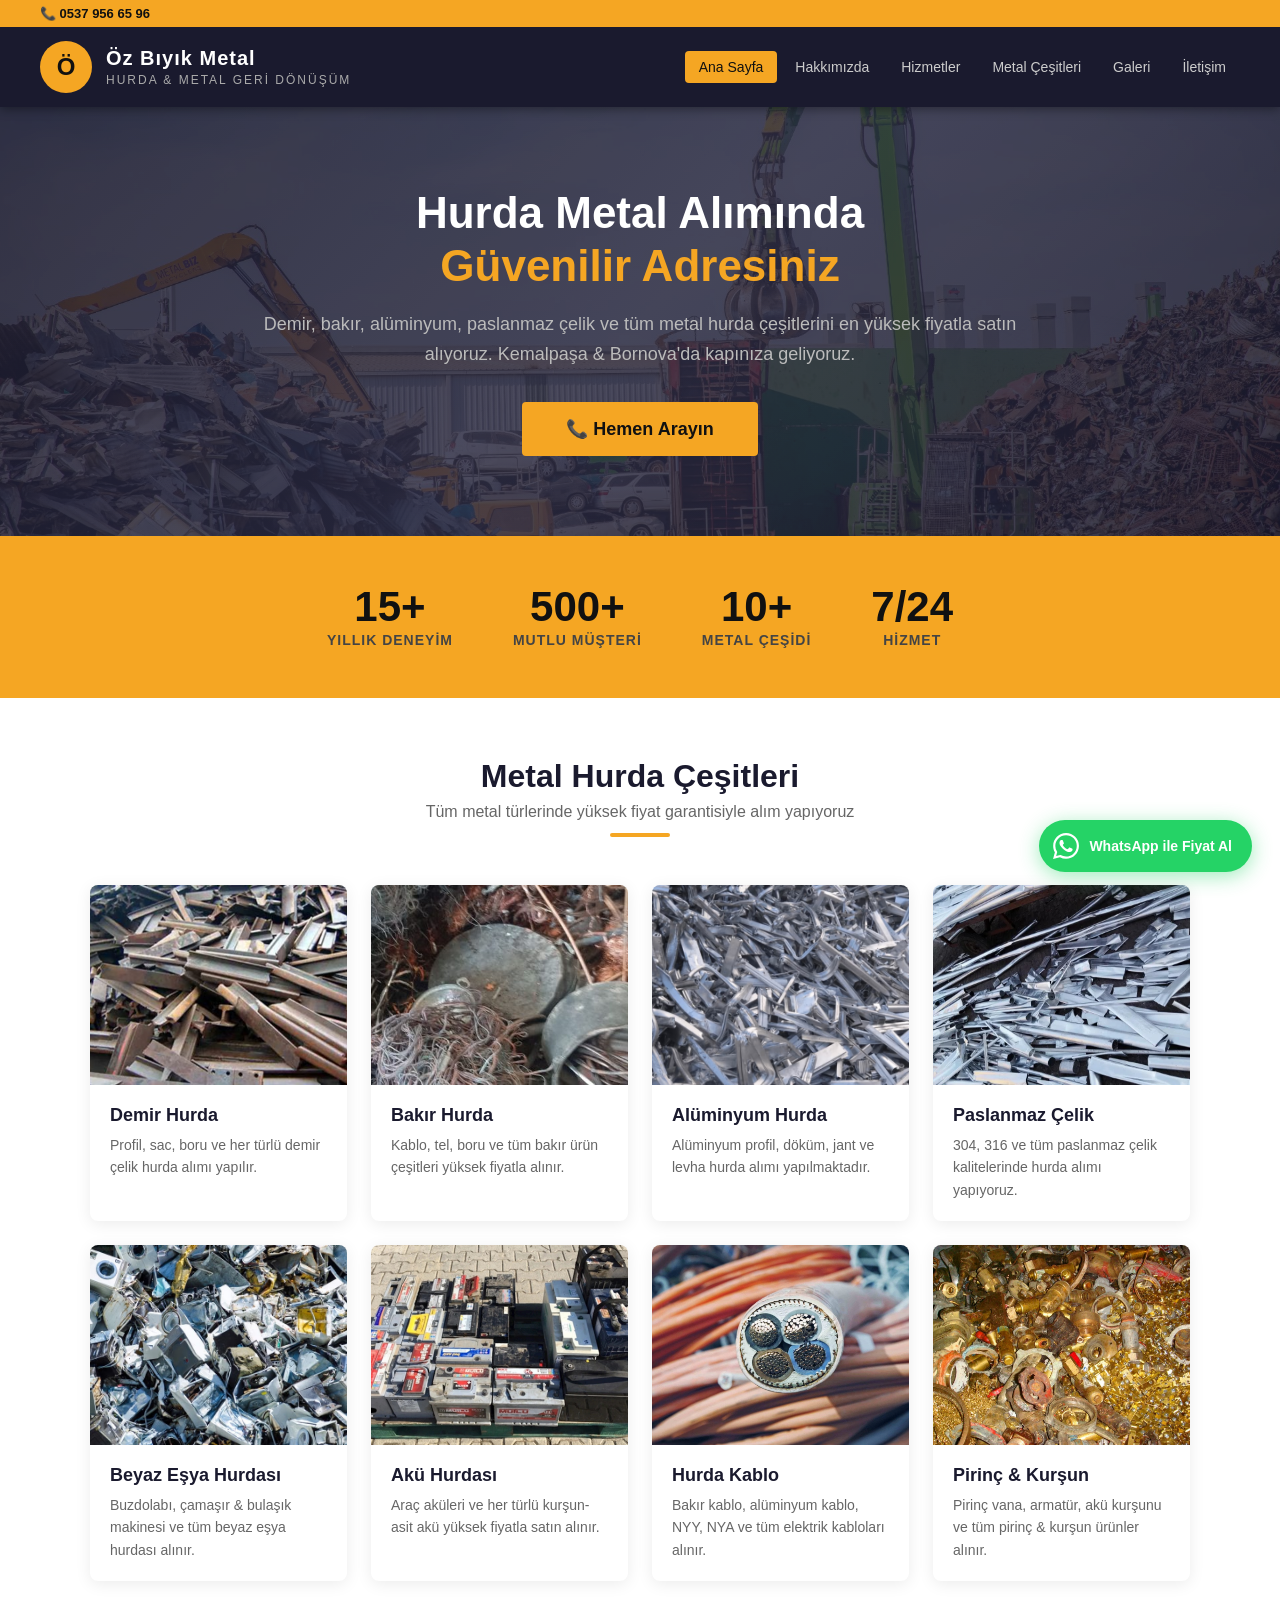
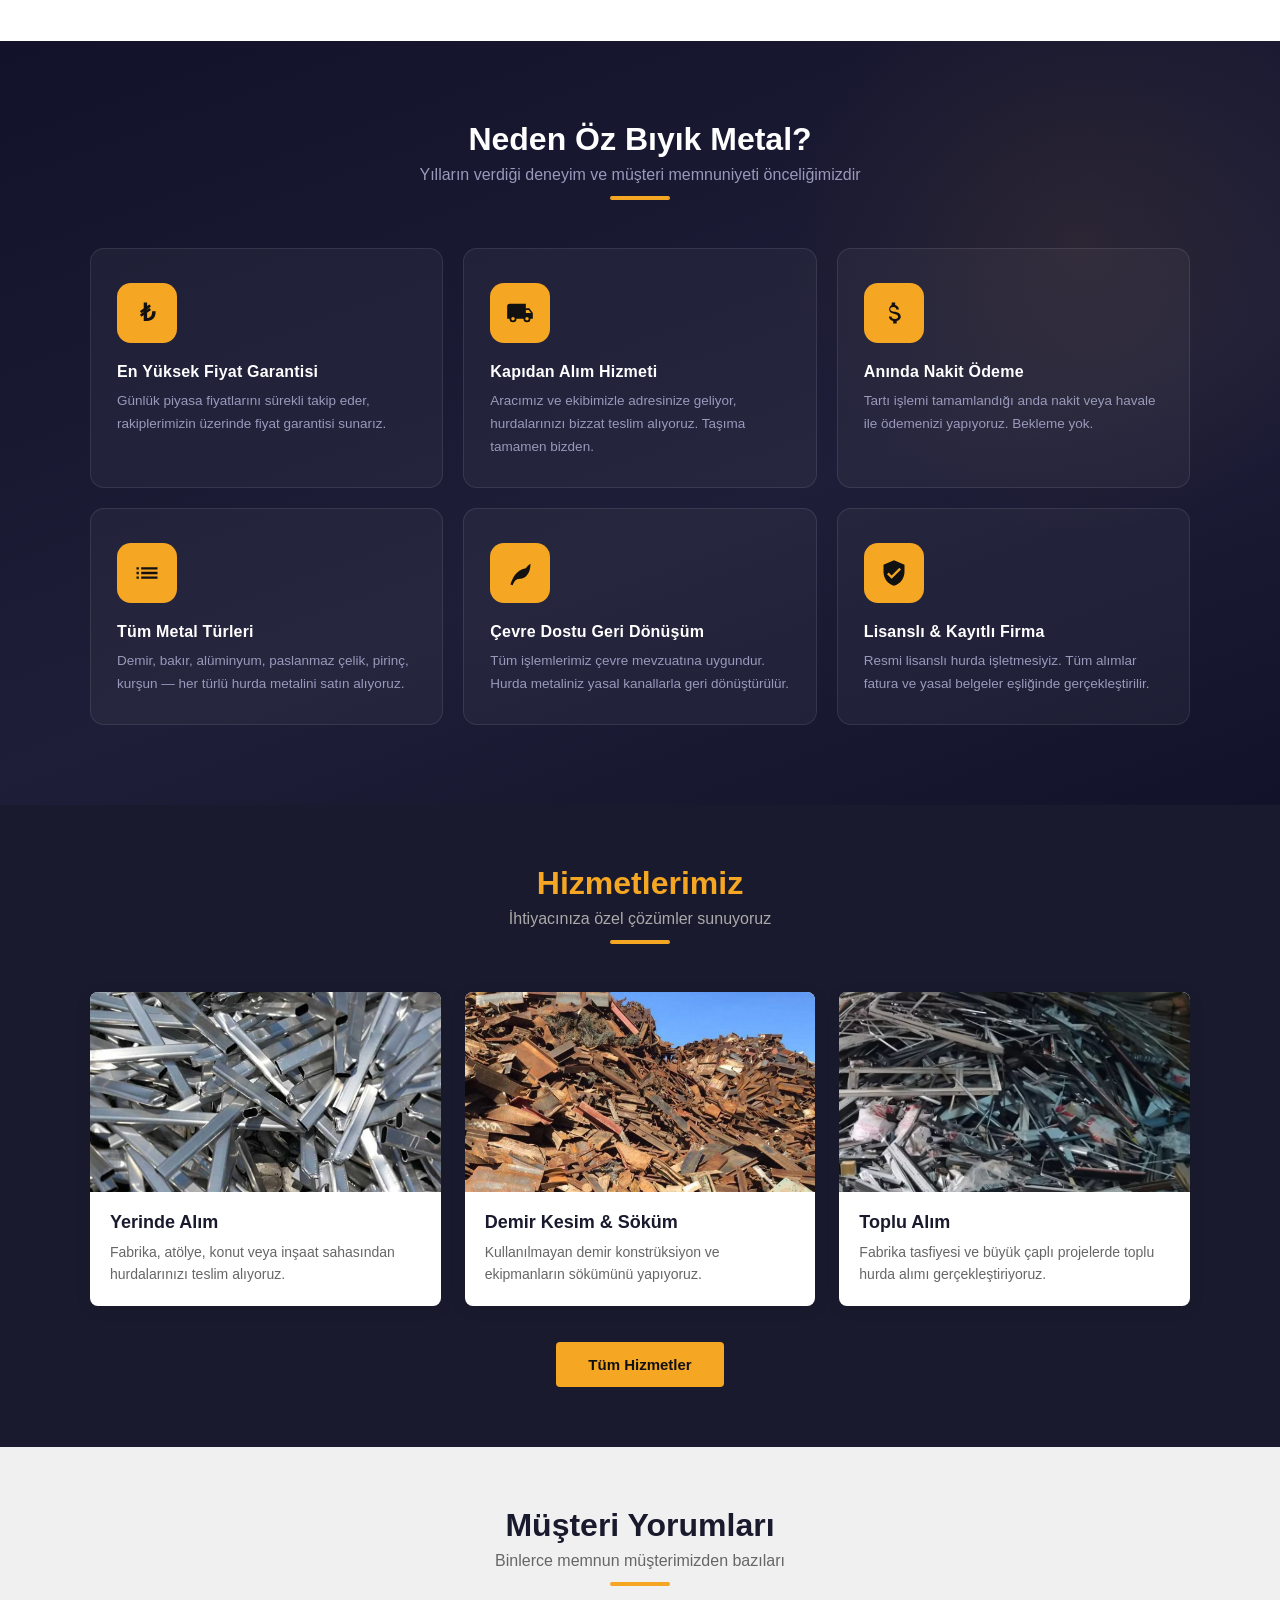
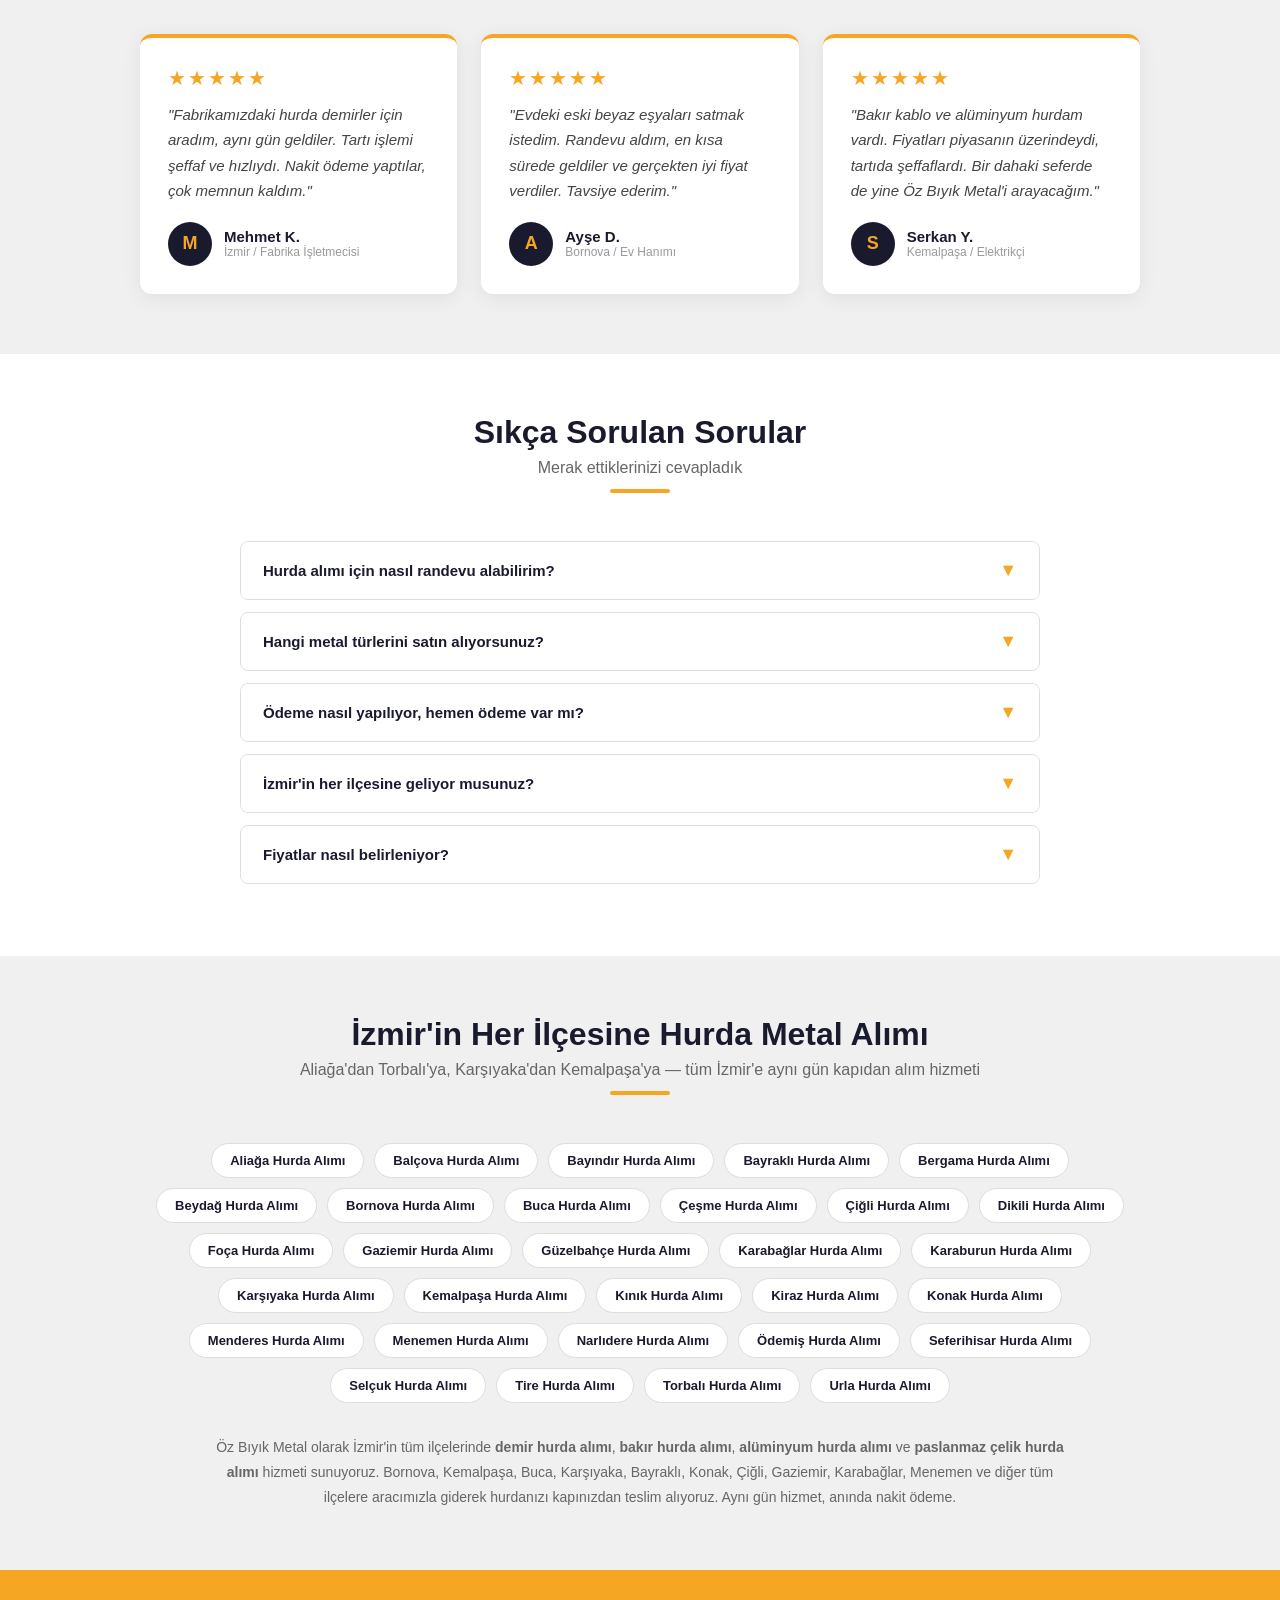
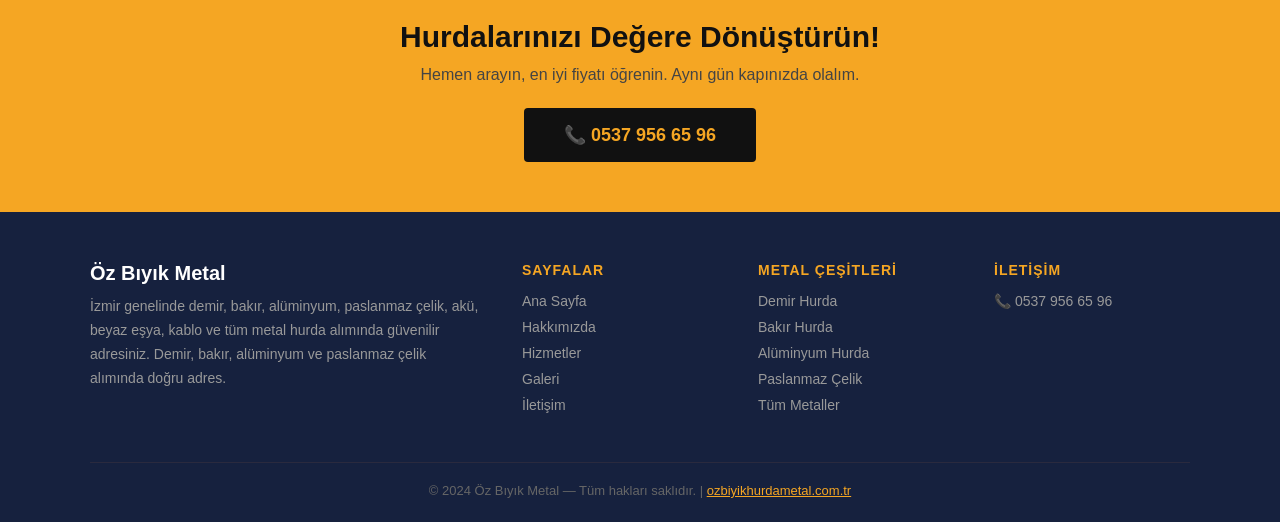
==== index.html @ ca0a22c1 "Oz Biyik Metal website - ilk yukleme" ====
﻿<!DOCTYPE html>
<html lang="tr">
<head>
  <meta charset="UTF-8">
  <meta name="viewport" content="width=device-width, initial-scale=1.0">
  <title>Öz Bıyık Metal – Hurda Alım &amp; Metal Geri Dönüşüm | İzmir</title>
  <meta name="description" content="İzmir'de demir, bakır, alüminyum, paslanmaz çelik, akü, beyaz eşya hurda alımı. Kapıdan teslim, anında ödeme. 0537 956 65 96">
  <meta name="keywords" content="hurda alım izmir, demir hurda, bakır hurda, alüminyum hurda, izmir hurdacı">
  <meta name="robots" content="index, follow">
  <meta name="author" content="Öz Bıyık Metal">
  <meta name="geo.region" content="TR-35">
  <meta name="geo.placename" content="İzmir">
  <meta property="og:type" content="website">
  <meta property="og:title" content="Öz Bıyık Metal – Hurda Alım &amp; Metal Geri Dönüşüm | İzmir">
  <meta property="og:description" content="İzmir'de demir, bakır, alüminyum, paslanmaz çelik, akü, beyaz eşya hurda alımı. Kapıdan teslim, anında ödeme. 0537 956 65 96">
  <meta property="og:url" content="https://ozbiyikhurdametal.com.tr/">
  <meta property="og:image" content="img/demir-hurdasi.avif">
  <meta property="og:locale" content="tr_TR">
  <meta property="og:site_name" content="Öz Bıyık Metal">
  <link rel="canonical" href="https://ozbiyikhurdametal.com.tr/">
  <link rel="stylesheet" href="style.css">
  <!-- Schema.org Yapılandırılmış Veri (Google için) -->
  <script type="application/ld+json">
  {
    "@context": "https://schema.org",
    "@type": "LocalBusiness",
    "name": "Öz Bıyık Metal",
    "description": "İzmir genelinde demir, bakır, alüminyum, paslanmaz çelik, akü, beyaz eşya ve kablo hurda alımı.",
    "url": "https://ozbiyikhurdametal.com.tr",
    "telephone": "+905379566596",
    "address": {
      "@type": "PostalAddress",
      "streetAddress": "7039 Sk. No:19 Kat:2 D:5",
      "addressLocality": "Kemalpaşa / Bornova",
      "addressRegion": "İzmir",
      "addressCountry": "TR"
    },
    "geo": {
      "@type": "GeoCoordinates",
      "latitude": 38.43,
      "longitude": 27.22
    },
    "openingHours": "Mo-Sa 08:00-18:00",
    "priceRange": "₺₺",
    "image": "https://ozbiyikhurdametal.com.tr/img/demir-hurdasi.avif",
    "areaServed": "İzmir",
    "serviceType": ["Hurda Metal Alımı", "Demir Hurda", "Bakır Hurda", "Alüminyum Hurda", "Paslanmaz Çelik Hurda", "Akü Hurda", "Beyaz Eşya Hurda", "Kablo Hurda"]
  }
  </script>
</head>
<body>

<header>
  <div class="header-top">
    <a href="tel:05379566596">&#128222; 0537 956 65 96</a>
  </div>
  <div class="header-main">
    <a class="logo" href="index.html">
      <div class="logo-icon">Ö</div>
      <div class="logo-text">
        <h1>Öz Bıyık Metal</h1>
        <span>Hurda &amp; Metal Geri Dönüşüm</span>
      </div>
    </a>
    <button class="nav-toggle" id="navToggle" aria-label="Menüyü Aç/Kapat"><span></span><span></span><span></span></button>
    <nav id="mainNav">
      <a href="index.html" class="active">Ana Sayfa</a>
      <a href="hakkimizda.html">Hakkımızda</a>
      <a href="hizmetler.html">Hizmetler</a>
      <a href="metal-cesitleri.html">Metal Çeşitleri</a>
      <a href="galeri.html">Galeri</a>
      <a href="iletisim.html">İletişim</a>
    </nav>
  </div>
</header>

<!-- HERO -->
<section class="hero">
  <div class="hero-content">
    <h2>Hurda Metal Alımında<br><span>Güvenilir Adresiniz</span></h2>
    <p>Demir, bakır, alüminyum, paslanmaz çelik ve tüm metal hurda çeşitlerini en yüksek fiyatla satın alıyoruz. Kemalpaşa &amp; Bornova'da kapınıza geliyoruz.</p>
    <a class="btn btn-gold" href="tel:05379566596" style="font-size:18px; padding:16px 44px;">&#128222; Hemen Arayın</a>
  </div>
</section>

<!-- STATS -->
<div class="stats">
  <div class="stat"><h3>15+</h3><p>Yıllık Deneyim</p></div>
  <div class="stat"><h3>500+</h3><p>Mutlu Müşteri</p></div>
  <div class="stat"><h3>10+</h3><p>Metal Çeşidi</p></div>
  <div class="stat"><h3>7/24</h3><p>Hizmet</p></div>
</div>

<!-- METAL ÇEŞİTLERİ -->
<section class="section">
  <div class="section-title">
    <h2>Metal Hurda Çeşitleri</h2>
    <p>Tüm metal türlerinde yüksek fiyat garantisiyle alım yapıyoruz</p>
    <div class="underline"></div>
  </div>
  <div class="grid-4">
    <a class="card" href="demir.html">
      <div class="card-img"><img src="img/demir-hurdasi.avif" alt="Demir Hurda"></div>
      <div class="card-body"><h3>Demir Hurda</h3><p>Profil, sac, boru ve her türlü demir çelik hurda alımı yapılır.</p></div>
    </a>
    <a class="card" href="bakir.html">
      <div class="card-img"><img src="img/bakir-hurdasi.avif" alt="Bakır Hurda"></div>
      <div class="card-body"><h3>Bakır Hurda</h3><p>Kablo, tel, boru ve tüm bakır ürün çeşitleri yüksek fiyatla alınır.</p></div>
    </a>
    <a class="card" href="aluminyum.html">
      <div class="card-img"><img src="img/aluminyum-hurdasi.avif" alt="Alüminyum Hurda"></div>
      <div class="card-body"><h3>Alüminyum Hurda</h3><p>Alüminyum profil, döküm, jant ve levha hurda alımı yapılmaktadır.</p></div>
    </a>
    <a class="card" href="paslanmaz.html">
      <div class="card-img"><img src="img/paslanmaz.avif" alt="Paslanmaz Çelik"></div>
      <div class="card-body"><h3>Paslanmaz Çelik</h3><p>304, 316 ve tüm paslanmaz çelik kalitelerinde hurda alımı yapıyoruz.</p></div>
    </a>
    <a class="card" href="metal-cesitleri.html">
      <div class="card-img"><img src="img/beyaz-esya-hurdasi.avif" alt="Beyaz Eşya Hurdası"></div>
      <div class="card-body"><h3>Beyaz Eşya Hurdası</h3><p>Buzdolabı, çamaşır & bulaşık makinesi ve tüm beyaz eşya hurdası alınır.</p></div>
    </a>
    <a class="card" href="metal-cesitleri.html">
      <div class="card-img"><img src="img/aku-hurdasi.avif" alt="Akü Hurdası"></div>
      <div class="card-body"><h3>Akü Hurdası</h3><p>Araç aküleri ve her türlü kurşun-asit akü yüksek fiyatla satın alınır.</p></div>
    </a>
    <a class="card" href="metal-cesitleri.html">
      <div class="card-img"><img src="img/kablo-hurdasi.avif" alt="Hurda Kablo"></div>
      <div class="card-body"><h3>Hurda Kablo</h3><p>Bakır kablo, alüminyum kablo, NYY, NYA ve tüm elektrik kabloları alınır.</p></div>
    </a>
    <a class="card" href="metal-cesitleri.html">
      <div class="card-img"><img src="img/sari-hurdasi.avif" alt="Pirinç Hurda"></div>
      <div class="card-body"><h3>Pirinç &amp; Kurşun</h3><p>Pirinç vana, armatür, akü kurşunu ve tüm pirinç & kurşun ürünler alınır.</p></div>
    </a>
  </div>
</section>

<!-- NEDEN BİZ -->
<section class="why-section">
  <div class="section-title">
    <h2>Neden Öz Bıyık Metal?</h2>
    <p>Yılların verdiği deneyim ve müşteri memnuniyeti önceliğimizdir</p>
    <div class="underline"></div>
  </div>
  <div class="why-grid">

    <!-- En Yüksek Fiyat -->
    <div class="why-card">
      <div class="why-icon-wrap">
        <span class="icon-text">₺</span>
      </div>
      <h4>En Yüksek Fiyat Garantisi</h4>
      <p>Günlük piyasa fiyatlarını sürekli takip eder, rakiplerimizin üzerinde fiyat garantisi sunarız.</p>
    </div>

    <!-- Kapıdan Alım -->
    <div class="why-card">
      <div class="why-icon-wrap">
        <svg viewBox="0 0 24 24" xmlns="http://www.w3.org/2000/svg">
          <path d="M20 8h-3V4H3C1.9 4 1 4.9 1 6v11h2a3 3 0 0 0 6 0h6a3 3 0 0 0 6 0h2v-5l-3-4zM6 18.5A1.5 1.5 0 1 1 7.5 17 1.5 1.5 0 0 1 6 18.5zm13.5-9 1.96 2.5H17V9.5zM18 18.5A1.5 1.5 0 1 1 19.5 17 1.5 1.5 0 0 1 18 18.5z"/>
        </svg>
      </div>
      <h4>Kapıdan Alım Hizmeti</h4>
      <p>Aracımız ve ekibimizle adresinize geliyor, hurdalarınızı bizzat teslim alıyoruz. Taşıma tamamen bizden.</p>
    </div>

    <!-- Hızlı Ödeme -->
    <div class="why-card">
      <div class="why-icon-wrap">
        <svg viewBox="0 0 24 24" xmlns="http://www.w3.org/2000/svg">
          <path d="M11.8 10.9c-2.27-.59-3-1.2-3-2.15 0-1.09 1.01-1.85 2.7-1.85 1.78 0 2.44.85 2.5 2.1h2.21c-.07-1.72-1.12-3.3-3.21-3.81V3h-3v2.16C9.39 5.5 7.8 6.82 7.8 8.75c0 2.31 1.91 3.46 4.7 4.13 2.5.6 3 1.48 3 2.41 0 .69-.49 1.79-2.7 1.79-2.06 0-2.87-.92-2.98-2.1h-2.2c.12 2.19 1.76 3.42 3.68 3.83V21h3v-2.15c1.95-.37 3.5-1.5 3.5-3.55 0-2.84-2.43-3.81-4.7-4.4z"/>
        </svg>
      </div>
      <h4>Anında Nakit Ödeme</h4>
      <p>Tartı işlemi tamamlandığı anda nakit veya havale ile ödemenizi yapıyoruz. Bekleme yok.</p>
    </div>

    <!-- Tüm Metal Türleri -->
    <div class="why-card">
      <div class="why-icon-wrap">
        <svg viewBox="0 0 24 24" xmlns="http://www.w3.org/2000/svg">
          <path d="M3 13h2v-2H3v2zm0 4h2v-2H3v2zm0-8h2V7H3v2zm4 4h14v-2H7v2zm0 4h14v-2H7v2zM7 7v2h14V7H7z"/>
        </svg>
      </div>
      <h4>Tüm Metal Türleri</h4>
      <p>Demir, bakır, alüminyum, paslanmaz çelik, pirinç, kurşun — her türlü hurda metalini satın alıyoruz.</p>
    </div>

    <!-- Çevre Dostu -->
    <div class="why-card">
      <div class="why-icon-wrap">
        <svg viewBox="0 0 24 24" xmlns="http://www.w3.org/2000/svg">
          <path d="M17 8C8 10 5.9 16.17 3.82 21.8l1.9.7C7 19.7 8 17 12 17c2.6 0 4.49-1.24 5.95-3.07C20.3 11.17 21 7.5 21 4c-1.68.68-3.36 2.98-4 4z"/>
        </svg>
      </div>
      <h4>Çevre Dostu Geri Dönüşüm</h4>
      <p>Tüm işlemlerimiz çevre mevzuatına uygundur. Hurda metaliniz yasal kanallarla geri dönüştürülür.</p>
    </div>

    <!-- Lisanslı Firma -->
    <div class="why-card">
      <div class="why-icon-wrap">
        <svg viewBox="0 0 24 24" xmlns="http://www.w3.org/2000/svg">
          <path d="M12 1L3 5v6c0 5.55 3.84 10.74 9 12 5.16-1.26 9-6.45 9-12V5l-9-4zm-2 16-4-4 1.41-1.41L10 14.17l6.59-6.59L18 9l-8 8z"/>
        </svg>
      </div>
      <h4>Lisanslı &amp; Kayıtlı Firma</h4>
      <p>Resmi lisanslı hurda işletmesiyiz. Tüm alımlar fatura ve yasal belgeler eşliğinde gerçekleştirilir.</p>
    </div>

  </div>
</section>

<!-- HİZMETLER -->
<section class="section section-dark">
  <div class="section-title">
    <h2>Hizmetlerimiz</h2>
    <p>İhtiyacınıza özel çözümler sunuyoruz</p>
    <div class="underline"></div>
  </div>
  <div class="grid-3">
    <div class="card">
      <div class="card-img"><img src="img/hizmet-2.avif" alt="Yerinde Alım"></div>
      <div class="card-body">
        <h3>Yerinde Alım</h3>
        <p>Fabrika, atölye, konut veya inşaat sahasından hurdalarınızı teslim alıyoruz.</p>
      </div>
    </div>
    <div class="card">
      <div class="card-img"><img src="img/hizmet-3.avif" alt="Demir Kesim"></div>
      <div class="card-body">
        <h3>Demir Kesim &amp; Söküm</h3>
        <p>Kullanılmayan demir konstrüksiyon ve ekipmanların sökümünü yapıyoruz.</p>
      </div>
    </div>
    <div class="card">
      <div class="card-img"><img src="img/hizmet-5.avif" alt="Toplu Alım"></div>
      <div class="card-body">
        <h3>Toplu Alım</h3>
        <p>Fabrika tasfiyesi ve büyük çaplı projelerde toplu hurda alımı gerçekleştiriyoruz.</p>
      </div>
    </div>
  </div>
  <div style="text-align:center; margin-top: 36px;">
    <a class="btn btn-gold" href="hizmetler.html">Tüm Hizmetler</a>
  </div>
</section>

<!-- MÜŞTERİ YORUMLARI -->
<section class="section section-alt">
  <div class="section-title">
    <h2>Müşteri Yorumları</h2>
    <p>Binlerce memnun müşterimizden bazıları</p>
    <div class="underline"></div>
  </div>
  <div class="review-grid">
    <div class="review-card">
      <div class="review-stars">★★★★★</div>
      <p class="review-text">"Fabrikamızdaki hurda demirler için aradım, aynı gün geldiler. Tartı işlemi şeffaf ve hızlıydı. Nakit ödeme yaptılar, çok memnun kaldım."</p>
      <div class="review-author">
        <div class="review-avatar">M</div>
        <div>
          <div class="review-name">Mehmet K.</div>
          <div class="review-date">İzmir / Fabrika İşletmecisi</div>
        </div>
      </div>
    </div>
    <div class="review-card">
      <div class="review-stars">★★★★★</div>
      <p class="review-text">"Evdeki eski beyaz eşyaları satmak istedim. Randevu aldım, en kısa sürede geldiler ve gerçekten iyi fiyat verdiler. Tavsiye ederim."</p>
      <div class="review-author">
        <div class="review-avatar">A</div>
        <div>
          <div class="review-name">Ayşe D.</div>
          <div class="review-date">Bornova / Ev Hanımı</div>
        </div>
      </div>
    </div>
    <div class="review-card">
      <div class="review-stars">★★★★★</div>
      <p class="review-text">"Bakır kablo ve alüminyum hurdam vardı. Fiyatları piyasanın üzerindeydi, tartıda şeffaflardı. Bir dahaki seferde de yine Öz Bıyık Metal'i arayacağım."</p>
      <div class="review-author">
        <div class="review-avatar">S</div>
        <div>
          <div class="review-name">Serkan Y.</div>
          <div class="review-date">Kemalpaşa / Elektrikçi</div>
        </div>
      </div>
    </div>
  </div>
</section>

<!-- SIKÇA SORULAN SORULAR -->
<section class="section">
  <div class="section-title">
    <h2>Sıkça Sorulan Sorular</h2>
    <p>Merak ettiklerinizi cevapladık</p>
    <div class="underline"></div>
  </div>
  <div class="faq-list">
    <div class="faq-item">
      <button class="faq-question">
        Hurda alımı için nasıl randevu alabilirim?
        <span class="faq-arrow">▼</span>
      </button>
      <div class="faq-answer">
        0537 956 65 96 numaralı telefonumuzu arayarak veya WhatsApp üzerinden mesaj göndererek kolayca randevu alabilirsiniz. Aynı gün gelme imkânımız mevcuttur.
      </div>
    </div>
    <div class="faq-item">
      <button class="faq-question">
        Hangi metal türlerini satın alıyorsunuz?
        <span class="faq-arrow">▼</span>
      </button>
      <div class="faq-answer">
        Demir, bakır, alüminyum, paslanmaz çelik, pirinç, kurşun, akü, beyaz eşya ve hurda kablo dahil tüm metal türlerini satın alıyoruz. Aklınıza takılan her konuda bizi arayabilirsiniz.
      </div>
    </div>
    <div class="faq-item">
      <button class="faq-question">
        Ödeme nasıl yapılıyor, hemen ödeme var mı?
        <span class="faq-arrow">▼</span>
      </button>
      <div class="faq-answer">
        Evet, tartı işlemi tamamlandıktan hemen sonra nakit veya havale ile ödemenizi yapıyoruz. Bekleme süresi yoktur.
      </div>
    </div>
    <div class="faq-item">
      <button class="faq-question">
        İzmir'in her ilçesine geliyor musunuz?
        <span class="faq-arrow">▼</span>
      </button>
      <div class="faq-answer">
        Evet! Bornova, Kemalpaşa, Buca, Karşıyaka, Bayraklı, Konak, Çiğli, Gaziemir, Karabağlar, Menemen, Aliağa, Torbalı ve tüm İzmir ilçelerine hizmet veriyoruz.
      </div>
    </div>
    <div class="faq-item">
      <button class="faq-question">
        Fiyatlar nasıl belirleniyor?
        <span class="faq-arrow">▼</span>
      </button>
      <div class="faq-answer">
        Fiyatlarımız günlük London Metal Exchange (LME) ve yurt içi piyasa fiyatlarına göre güncellenmektedir. Güncel fiyat almak için WhatsApp üzerinden bize ulaşabilirsiniz.
      </div>
    </div>
  </div>
</section>

<!-- İZMİR İLÇELERİ – SEO + ADS -->
<section class="section section-alt">
  <div class="section-title">
    <h2>İzmir'in Her İlçesine Hurda Metal Alımı</h2>
    <p>Aliağa'dan Torbalı'ya, Karşıyaka'dan Kemalpaşa'ya — tüm İzmir'e aynı gün kapıdan alım hizmeti</p>
    <div class="underline"></div>
  </div>
  <div class="district-grid">
    <a class="district-badge" href="tel:05379566596">Aliağa Hurda Alımı</a>
    <a class="district-badge" href="tel:05379566596">Balçova Hurda Alımı</a>
    <a class="district-badge" href="tel:05379566596">Bayındır Hurda Alımı</a>
    <a class="district-badge" href="tel:05379566596">Bayraklı Hurda Alımı</a>
    <a class="district-badge" href="tel:05379566596">Bergama Hurda Alımı</a>
    <a class="district-badge" href="tel:05379566596">Beydağ Hurda Alımı</a>
    <a class="district-badge" href="tel:05379566596">Bornova Hurda Alımı</a>
    <a class="district-badge" href="tel:05379566596">Buca Hurda Alımı</a>
    <a class="district-badge" href="tel:05379566596">Çeşme Hurda Alımı</a>
    <a class="district-badge" href="tel:05379566596">Çiğli Hurda Alımı</a>
    <a class="district-badge" href="tel:05379566596">Dikili Hurda Alımı</a>
    <a class="district-badge" href="tel:05379566596">Foça Hurda Alımı</a>
    <a class="district-badge" href="tel:05379566596">Gaziemir Hurda Alımı</a>
    <a class="district-badge" href="tel:05379566596">Güzelbahçe Hurda Alımı</a>
    <a class="district-badge" href="tel:05379566596">Karabağlar Hurda Alımı</a>
    <a class="district-badge" href="tel:05379566596">Karaburun Hurda Alımı</a>
    <a class="district-badge" href="tel:05379566596">Karşıyaka Hurda Alımı</a>
    <a class="district-badge" href="tel:05379566596">Kemalpaşa Hurda Alımı</a>
    <a class="district-badge" href="tel:05379566596">Kınık Hurda Alımı</a>
    <a class="district-badge" href="tel:05379566596">Kiraz Hurda Alımı</a>
    <a class="district-badge" href="tel:05379566596">Konak Hurda Alımı</a>
    <a class="district-badge" href="tel:05379566596">Menderes Hurda Alımı</a>
    <a class="district-badge" href="tel:05379566596">Menemen Hurda Alımı</a>
    <a class="district-badge" href="tel:05379566596">Narlıdere Hurda Alımı</a>
    <a class="district-badge" href="tel:05379566596">Ödemiş Hurda Alımı</a>
    <a class="district-badge" href="tel:05379566596">Seferihisar Hurda Alımı</a>
    <a class="district-badge" href="tel:05379566596">Selçuk Hurda Alımı</a>
    <a class="district-badge" href="tel:05379566596">Tire Hurda Alımı</a>
    <a class="district-badge" href="tel:05379566596">Torbalı Hurda Alımı</a>
    <a class="district-badge" href="tel:05379566596">Urla Hurda Alımı</a>
  </div>

  <p class="district-seo-text">
    Öz Bıyık Metal olarak İzmir'in tüm ilçelerinde <strong>demir hurda alımı</strong>, <strong>bakır hurda alımı</strong>, <strong>alüminyum hurda alımı</strong> ve <strong>paslanmaz çelik hurda alımı</strong> hizmeti sunuyoruz. Bornova, Kemalpaşa, Buca, Karşıyaka, Bayraklı, Konak, Çiğli, Gaziemir, Karabağlar, Menemen ve diğer tüm ilçelere aracımızla giderek hurdanızı kapınızdan teslim alıyoruz. Aynı gün hizmet, anında nakit ödeme.
  </p>
</section>

<!-- CTA -->
<section style="background: var(--gold); padding: 50px 40px; text-align: center;">
  <h2 style="font-size: 30px; font-weight: 800; color: #111; margin-bottom: 12px;">Hurdalarınızı Değere Dönüştürün!</h2>
  <p style="color: #444; font-size: 16px; margin-bottom: 24px;">Hemen arayın, en iyi fiyatı öğrenin. Aynı gün kapınızda olalım.</p>
  <a class="btn btn-gold" href="tel:05379566596" style="background: #111; color: var(--gold); font-size: 18px; padding: 16px 40px;">
    &#128222; 0537 956 65 96
  </a>
</section>

<footer>
  <div class="footer-grid">
    <div class="footer-brand">
      <h3>Öz Bıyık Metal</h3>
      <p>İzmir genelinde demir, bakır, alüminyum, paslanmaz çelik, akü, beyaz eşya, kablo ve tüm metal hurda alımında güvenilir adresiniz. Demir, bakır, alüminyum ve paslanmaz çelik alımında doğru adres.</p>
    </div>
    <div class="footer-col">
      <h4>Sayfalar</h4>
      <ul>
        <li><a href="index.html">Ana Sayfa</a></li>
        <li><a href="hakkimizda.html">Hakkımızda</a></li>
        <li><a href="hizmetler.html">Hizmetler</a></li>
        <li><a href="galeri.html">Galeri</a></li>
        <li><a href="iletisim.html">İletişim</a></li>
      </ul>
    </div>
    <div class="footer-col">
      <h4>Metal Çeşitleri</h4>
      <ul>
        <li><a href="demir.html">Demir Hurda</a></li>
        <li><a href="bakir.html">Bakır Hurda</a></li>
        <li><a href="aluminyum.html">Alüminyum Hurda</a></li>
        <li><a href="paslanmaz.html">Paslanmaz Çelik</a></li>
        <li><a href="metal-cesitleri.html">Tüm Metaller</a></li>
      </ul>
    </div>
    <div class="footer-col">
      <h4>İletişim</h4>
      <ul>
        <li><a href="tel:05379566596">&#128222; 0537 956 65 96</a></li>
      </ul>
    </div>
  </div>
  <div class="footer-bottom">
    <p>&copy; 2024 Öz Bıyık Metal &mdash; Tüm hakları saklıdır. | <a href="http://ozbiyikhurdametal.com.tr" style="color: var(--gold);">ozbiyikhurdametal.com.tr</a></p>
  </div>
</footer>


<!-- WhatsApp Float -->
<div class="wa-float">
  <a href="https://wa.me/905379566596?text=Merhaba%2C%20hurda%20fiyat%20almak%20istiyorum." target="_blank" rel="noopener" class="wa-btn">
    <svg viewBox="0 0 24 24" xmlns="http://www.w3.org/2000/svg"><path d="M17.472 14.382c-.297-.149-1.758-.867-2.03-.967-.273-.099-.471-.148-.67.15-.197.297-.767.966-.94 1.164-.173.199-.347.223-.644.075-.297-.15-1.255-.463-2.39-1.475-.883-.788-1.48-1.761-1.653-2.059-.173-.297-.018-.458.13-.606.134-.133.298-.347.446-.52.149-.174.198-.298.298-.497.099-.198.05-.371-.025-.52-.075-.149-.669-1.612-.916-2.207-.242-.579-.487-.5-.669-.51-.173-.008-.371-.01-.57-.01-.198 0-.52.074-.792.372-.272.297-1.04 1.016-1.04 2.479 0 1.462 1.065 2.875 1.213 3.074.149.198 2.096 3.2 5.077 4.487.709.306 1.262.489 1.694.625.712.227 1.36.195 1.871.118.571-.085 1.758-.719 2.006-1.413.248-.694.248-1.289.173-1.413-.074-.124-.272-.198-.57-.347m-5.421 7.403h-.004a9.87 9.87 0 0 1-5.031-1.378l-.361-.214-3.741.982.998-3.648-.235-.374a9.86 9.86 0 0 1-1.51-5.26c.001-5.45 4.436-9.884 9.888-9.884 2.64 0 5.122 1.03 6.988 2.898a9.825 9.825 0 0 1 2.893 6.994c-.003 5.45-4.437 9.884-9.885 9.884m8.413-18.297A11.815 11.815 0 0 0 12.05 0C5.495 0 .16 5.335.157 11.892c0 2.096.547 4.142 1.588 5.945L.057 24l6.305-1.654a11.882 11.882 0 0 0 5.683 1.448h.005c6.554 0 11.89-5.335 11.893-11.893a11.821 11.821 0 0 0-3.48-8.413z"/></svg>
    <span>WhatsApp ile Fiyat Al</span>
  </a>
</div>

<!-- Mobil Alt CTA Çubuğu -->
<div class="mobile-cta-bar">
  <a href="tel:05379566596" class="mcta-call">
    <svg viewBox="0 0 24 24"><path d="M6.62 10.79a15.05 15.05 0 0 0 6.59 6.59l2.2-2.2a1 1 0 0 1 1.02-.24c1.12.37 2.33.57 3.57.57a1 1 0 0 1 1 1V20a1 1 0 0 1-1 1C10.61 21 3 13.39 3 4a1 1 0 0 1 1-1h3.5a1 1 0 0 1 1 1c0 1.25.2 2.45.57 3.57a1 1 0 0 1-.25 1.02l-2.2 2.2z"/></svg>
    Hemen Ara
  </a>
  <a href="https://wa.me/905379566596?text=Merhaba%2C%20hurda%20fiyat%20almak%20istiyorum." target="_blank" rel="noopener" class="mcta-wa">
    <svg viewBox="0 0 24 24"><path d="M17.472 14.382c-.297-.149-1.758-.867-2.03-.967-.273-.099-.471-.148-.67.15-.197.297-.767.966-.94 1.164-.173.199-.347.223-.644.075-.297-.15-1.255-.463-2.39-1.475-.883-.788-1.48-1.761-1.653-2.059-.173-.297-.018-.458.13-.606.134-.133.298-.347.446-.52.149-.174.198-.298.298-.497.099-.198.05-.371-.025-.52-.075-.149-.669-1.612-.916-2.207-.242-.579-.487-.5-.669-.51-.173-.008-.371-.01-.57-.01-.198 0-.52.074-.792.372-.272.297-1.04 1.016-1.04 2.479 0 1.462 1.065 2.875 1.213 3.074.149.198 2.096 3.2 5.077 4.487.709.306 1.262.489 1.694.625.712.227 1.36.195 1.871.118.571-.085 1.758-.719 2.006-1.413.248-.694.248-1.289.173-1.413-.074-.124-.272-.198-.57-.347m-5.421 7.403h-.004a9.87 9.87 0 0 1-5.031-1.378l-.361-.214-3.741.982.998-3.648-.235-.374a9.86 9.86 0 0 1-1.51-5.26c.001-5.45 4.436-9.884 9.888-9.884 2.64 0 5.122 1.03 6.988 2.898a9.825 9.825 0 0 1 2.893 6.994c-.003 5.45-4.437 9.884-9.885 9.884m8.413-18.297A11.815 11.815 0 0 0 12.05 0C5.495 0 .16 5.335.157 11.892c0 2.096.547 4.142 1.588 5.945L.057 24l6.305-1.654a11.882 11.882 0 0 0 5.683 1.448h.005c6.554 0 11.89-5.335 11.893-11.893a11.821 11.821 0 0 0-3.48-8.413z"/></svg>
    WhatsApp Fiyat Al
  </a>
</div>
<script src="main.js"></script>
</body>
</html>
---- style.css ----
﻿* {
  margin: 0;
  padding: 0;
  box-sizing: border-box;
}

:root {
  --primary: #1a1a2e;
  --secondary: #16213e;
  --accent: #e94560;
  --gold: #f5a623;
  --light: #f0f0f0;
  --text: #333;
  --border: #ddd;
}

body {
  font-family: 'Segoe UI', Tahoma, Geneva, Verdana, sans-serif;
  color: var(--text);
  background: #fff;
}

/* ── HEADER ── */
header {
  background: var(--primary);
  color: #fff;
  padding: 0;
  position: sticky;
  top: 0;
  z-index: 1000;
  box-shadow: 0 2px 10px rgba(0,0,0,0.4);
}

.header-top {
  background: var(--gold);
  color: #111;
  padding: 6px 40px;
  font-size: 13px;
  display: flex;
  justify-content: space-between;
  align-items: center;
}

.header-top a {
  color: #111;
  text-decoration: none;
  font-weight: 600;
}

.header-main {
  display: flex;
  align-items: center;
  justify-content: space-between;
  padding: 14px 40px;
}

.logo {
  display: flex;
  align-items: center;
  gap: 14px;
  text-decoration: none;
  color: #fff;
}

.logo-icon {
  width: 52px;
  height: 52px;
  background: var(--gold);
  border-radius: 50%;
  display: flex;
  align-items: center;
  justify-content: center;
  font-size: 24px;
  font-weight: 900;
  color: #111;
}

.logo-text h1 {
  font-size: 20px;
  font-weight: 800;
  letter-spacing: 1px;
}

.logo-text span {
  font-size: 12px;
  color: #aaa;
  letter-spacing: 2px;
  text-transform: uppercase;
}

nav {
  display: flex;
  gap: 4px;
  flex-wrap: wrap;
}

nav a {
  color: #ccc;
  text-decoration: none;
  padding: 8px 14px;
  border-radius: 4px;
  font-size: 14px;
  font-weight: 500;
  transition: all 0.2s;
}

nav a:hover,
nav a.active {
  background: var(--gold);
  color: #111;
}

/* ── HERO ── */
.hero {
  background: linear-gradient(135deg, #1a1a2e 0%, #2d2d44 50%, #1a1a2e 100%);
  color: #fff;
  padding: 80px 40px;
  text-align: center;
  position: relative;
  overflow: hidden;
}

.hero::before {
  content: '';
  position: absolute;
  inset: 0;
  background: url('img/hero-bg.avif') center/cover no-repeat;
  opacity: 0.15;
}

.hero-content {
  position: relative;
  max-width: 800px;
  margin: 0 auto;
}

.hero h2 {
  font-size: 44px;
  font-weight: 900;
  line-height: 1.2;
  margin-bottom: 16px;
}

.hero h2 span {
  color: var(--gold);
}

.hero p {
  font-size: 18px;
  color: #bbb;
  margin-bottom: 32px;
  line-height: 1.7;
}

.btn {
  display: inline-block;
  padding: 14px 32px;
  border-radius: 4px;
  font-size: 15px;
  font-weight: 700;
  text-decoration: none;
  transition: all 0.2s;
  cursor: pointer;
  border: none;
}

.btn-gold {
  background: var(--gold);
  color: #111;
}

.btn-gold:hover {
  background: #d4911e;
  transform: translateY(-1px);
}

.btn-outline {
  border: 2px solid var(--gold);
  color: var(--gold);
  background: transparent;
  margin-left: 12px;
}

.btn-outline:hover {
  background: var(--gold);
  color: #111;
}

/* ── SECTIONS ── */
.section {
  padding: 60px 40px;
}

.section-alt {
  background: var(--light);
}

.section-dark {
  background: var(--primary);
  color: #fff;
}

.section-title {
  text-align: center;
  margin-bottom: 48px;
}

.section-title h2 {
  font-size: 32px;
  font-weight: 800;
  color: var(--primary);
  margin-bottom: 8px;
}

.section-dark .section-title h2 {
  color: var(--gold);
}

.section-title p {
  color: #666;
  font-size: 16px;
}

.section-dark .section-title p {
  color: #aaa;
}

.section-title .underline {
  width: 60px;
  height: 4px;
  background: var(--gold);
  margin: 12px auto 0;
  border-radius: 2px;
}

/* ── CARDS / GRID ── */
.grid-3 {
  display: grid;
  grid-template-columns: repeat(auto-fit, minmax(260px, 1fr));
  gap: 24px;
  max-width: 1100px;
  margin: 0 auto;
}

.grid-4 {
  display: grid;
  grid-template-columns: repeat(auto-fit, minmax(220px, 1fr));
  gap: 24px;
  max-width: 1100px;
  margin: 0 auto;
}

.card {
  background: #fff;
  border-radius: 8px;
  box-shadow: 0 3px 16px rgba(0,0,0,0.08);
  overflow: hidden;
  transition: transform 0.2s, box-shadow 0.2s;
  text-decoration: none;
  color: inherit;
  display: block;
}

.card:hover {
  transform: translateY(-4px);
  box-shadow: 0 8px 28px rgba(0,0,0,0.14);
}

.card-img {
  width: 100%;
  height: 200px;
  object-fit: cover;
  background: #2a2a3e;
  display: flex;
  align-items: center;
  justify-content: center;
  font-size: 60px;
}

.card-img img {
  width: 100%;
  height: 100%;
  object-fit: cover;
}

.card-body {
  padding: 20px;
}

.card-body h3 {
  font-size: 18px;
  font-weight: 700;
  margin-bottom: 8px;
  color: var(--primary);
}

.card-body p {
  font-size: 14px;
  color: #666;
  line-height: 1.6;
}

/* ── STATS ── */
.stats {
  display: flex;
  justify-content: center;
  gap: 60px;
  padding: 50px 40px;
  background: var(--gold);
  flex-wrap: wrap;
}

.stat {
  text-align: center;
}

.stat h3 {
  font-size: 42px;
  font-weight: 900;
  color: #111;
  line-height: 1;
}

.stat p {
  font-size: 14px;
  color: #444;
  font-weight: 600;
  margin-top: 4px;
  text-transform: uppercase;
  letter-spacing: 1px;
}

/* ── WHY US ── */
.feature-list {
  max-width: 900px;
  margin: 0 auto;
  display: grid;
  grid-template-columns: repeat(auto-fit, minmax(260px, 1fr));
  gap: 28px;
}

.feature-item {
  display: flex;
  gap: 16px;
  align-items: flex-start;
}

.feature-icon {
  font-size: 32px;
  flex-shrink: 0;
  margin-top: 2px;
}

.feature-item h4 {
  font-size: 16px;
  font-weight: 700;
  margin-bottom: 6px;
  color: var(--primary);
}

.feature-item p {
  font-size: 14px;
  color: #555;
  line-height: 1.6;
}

/* ── PAGE HERO (inner pages) ── */
.page-hero {
  background: var(--primary);
  color: #fff;
  padding: 50px 40px;
  text-align: center;
}

.page-hero h2 {
  font-size: 34px;
  font-weight: 800;
}

.page-hero p {
  color: #aaa;
  margin-top: 8px;
}

.breadcrumb {
  font-size: 13px;
  color: #888;
  margin-top: 10px;
}

.breadcrumb a {
  color: var(--gold);
  text-decoration: none;
}

/* ── GALLERY ── */
.gallery-grid {
  display: grid;
  grid-template-columns: repeat(auto-fill, minmax(280px, 1fr));
  gap: 16px;
  max-width: 1100px;
  margin: 0 auto;
}

.gallery-item {
  border-radius: 8px;
  overflow: hidden;
  aspect-ratio: 4/3;
  background: #1a1a2e;
  display: flex;
  align-items: center;
  justify-content: center;
  font-size: 48px;
  cursor: pointer;
}

.gallery-item img {
  width: 100%;
  height: 100%;
  object-fit: cover;
  transition: transform 0.3s;
}

.gallery-item:hover img {
  transform: scale(1.05);
}

/* ── CONTACT ── */
.contact-grid {
  display: grid;
  grid-template-columns: 1fr 1fr;
  gap: 48px;
  max-width: 1000px;
  margin: 0 auto;
}

@media (max-width: 700px) {
  .contact-grid { grid-template-columns: 1fr; }
}

.contact-info h3 {
  font-size: 22px;
  font-weight: 700;
  margin-bottom: 24px;
  color: var(--primary);
}

.contact-item {
  display: flex;
  gap: 14px;
  margin-bottom: 20px;
  align-items: flex-start;
}

.contact-icon {
  font-size: 22px;
  flex-shrink: 0;
  width: 44px;
  height: 44px;
  background: var(--gold);
  border-radius: 50%;
  display: flex;
  align-items: center;
  justify-content: center;
}

.contact-item h4 {
  font-size: 14px;
  font-weight: 700;
  color: #888;
  text-transform: uppercase;
  letter-spacing: 1px;
  margin-bottom: 4px;
}

.contact-item p, .contact-item a {
  font-size: 15px;
  color: var(--text);
  text-decoration: none;
  line-height: 1.5;
}

.contact-form h3 {
  font-size: 22px;
  font-weight: 700;
  margin-bottom: 24px;
  color: var(--primary);
}

.form-group {
  margin-bottom: 16px;
}

.form-group label {
  display: block;
  font-size: 13px;
  font-weight: 600;
  color: #555;
  margin-bottom: 6px;
}

.form-group input,
.form-group textarea,
.form-group select {
  width: 100%;
  padding: 10px 14px;
  border: 2px solid var(--border);
  border-radius: 4px;
  font-size: 14px;
  font-family: inherit;
  transition: border-color 0.2s;
}

.form-group input:focus,
.form-group textarea:focus,
.form-group select:focus {
  outline: none;
  border-color: var(--gold);
}

.form-group textarea {
  resize: vertical;
  min-height: 110px;
}

/* ── TABLE ── */
.price-table {
  max-width: 800px;
  margin: 0 auto;
  width: 100%;
  border-collapse: collapse;
  border-radius: 8px;
  overflow: hidden;
  box-shadow: 0 3px 16px rgba(0,0,0,0.08);
}

.price-table th {
  background: var(--primary);
  color: #fff;
  padding: 14px 20px;
  text-align: left;
  font-size: 14px;
  text-transform: uppercase;
  letter-spacing: 1px;
}

.price-table td {
  padding: 12px 20px;
  border-bottom: 1px solid var(--border);
  font-size: 15px;
}

.price-table tr:nth-child(even) td {
  background: #f9f9f9;
}

.price-table tr:hover td {
  background: #fff8ec;
}

.badge {
  display: inline-block;
  padding: 3px 10px;
  border-radius: 12px;
  font-size: 12px;
  font-weight: 700;
}

.badge-green { background: #e6f9f0; color: #1a7a4a; }
.badge-blue  { background: #e8f0fe; color: #1a56db; }
.badge-gold  { background: #fff8e1; color: #b45309; }

/* ── ABOUT ── */
.about-grid {
  display: grid;
  grid-template-columns: 1fr 1fr;
  gap: 60px;
  align-items: center;
  max-width: 1000px;
  margin: 0 auto;
}

@media (max-width: 700px) {
  .about-grid { grid-template-columns: 1fr; }
}

.about-img {
  border-radius: 8px;
  overflow: hidden;
  background: #1a1a2e;
  min-height: 320px;
  display: flex;
  align-items: center;
  justify-content: center;
  font-size: 80px;
}

.about-img img {
  width: 100%;
  height: 100%;
  object-fit: cover;
}

.about-text h2 {
  font-size: 30px;
  font-weight: 800;
  color: var(--primary);
  margin-bottom: 16px;
}

.about-text p {
  color: #555;
  font-size: 15px;
  line-height: 1.8;
  margin-bottom: 14px;
}

.check-list {
  list-style: none;
  margin: 20px 0;
}

.check-list li {
  padding: 6px 0;
  padding-left: 28px;
  position: relative;
  color: #444;
  font-size: 15px;
}

.check-list li::before {
  content: '✓';
  position: absolute;
  left: 0;
  color: var(--gold);
  font-weight: 900;
}

/* ── MAP ── */
.map-container {
  max-width: 1000px;
  margin: 0 auto;
  border-radius: 8px;
  overflow: hidden;
  box-shadow: 0 3px 16px rgba(0,0,0,0.1);
}

.map-container iframe {
  width: 100%;
  height: 380px;
  border: none;
  display: block;
}

/* ── HAMBURGER MENÜ BUTONU ── */
.nav-toggle {
  display: none;
  flex-direction: column;
  justify-content: center;
  gap: 6px;
  background: none;
  border: none;
  cursor: pointer;
  padding: 8px 6px;
  z-index: 1100;
  flex-shrink: 0;
}

.nav-toggle span {
  display: block;
  width: 26px;
  height: 3px;
  background: #fff;
  border-radius: 2px;
  transition: transform 0.3s ease, opacity 0.3s ease;
}

.nav-toggle.active span:nth-child(1) { transform: rotate(45deg) translate(6px, 6px); }
.nav-toggle.active span:nth-child(2) { opacity: 0; transform: scaleX(0); }
.nav-toggle.active span:nth-child(3) { transform: rotate(-45deg) translate(6px, -6px); }

/* Mobil nav açıkken body scroll kilidi */
body.nav-open { overflow: hidden; }

/* ── MOBİL ALT ÇUBUK (WhatsApp + Ara) ── */
.mobile-cta-bar {
  display: none;
  position: fixed;
  bottom: 0; left: 0; right: 0;
  z-index: 9999;
  display: flex;
}

.mobile-cta-bar a {
  flex: 1;
  display: flex;
  align-items: center;
  justify-content: center;
  gap: 8px;
  padding: 14px 10px;
  font-size: 15px;
  font-weight: 700;
  text-decoration: none;
  color: #fff;
}

.mobile-cta-bar .mcta-call {
  background: #1a1a2e;
}

.mobile-cta-bar .mcta-wa {
  background: #25D366;
}

.mobile-cta-bar svg {
  width: 20px; height: 20px;
  fill: #fff;
  flex-shrink: 0;
}

@media (min-width: 769px) {
  .mobile-cta-bar { display: none !important; }
  body { padding-bottom: 0; }
}

@media (max-width: 768px) {
  /* Hamburger göster */
  .nav-toggle { display: flex; }

  /* Nav overlay */
  nav {
    display: none;
    position: fixed;
    top: 0; left: 0; right: 0; bottom: 0;
    background: rgba(18, 18, 42, 0.97);
    flex-direction: column;
    align-items: center;
    justify-content: center;
    gap: 4px;
    z-index: 1050;
    backdrop-filter: blur(6px);
  }
  nav.open { display: flex; }
  nav a {
    font-size: 20px;
    font-weight: 700;
    padding: 15px 60px;
    width: 100%;
    max-width: 320px;
    text-align: center;
    border-radius: 8px;
    color: #ddd;
    border: 1px solid rgba(255,255,255,0.07);
  }
  nav a:hover, nav a.active {
    background: var(--gold);
    color: #111;
    border-color: var(--gold);
  }

  /* Mobile CTA bar */
  .mobile-cta-bar { display: flex; }
  body { padding-bottom: 56px; }
  /* Mobilde float WA butonu gizle — alt çubukta zaten var */
  .wa-float { display: none; }

  /* Header */
  .header-top { font-size: 11px; padding: 6px 16px; }
  .header-main { padding: 12px 16px; }

  /* Logo küçült */
  .logo-icon { width: 42px; height: 42px; font-size: 20px; }
  .logo-text h1 { font-size: 16px; }
  .logo-text span { display: none; }

  /* Hero */
  .hero { padding: 56px 20px; }
  .hero h2 { font-size: 28px; }
  .hero p { font-size: 15px; margin-bottom: 24px; }

  /* Hero butonları alt alta */
  .hero-content .btn { display: block; width: 100%; max-width: 280px; margin: 0 auto; text-align: center; }
  .hero-content .btn-outline { margin-left: 0; margin-top: 10px; }

  /* Sections */
  .section { padding: 40px 16px; }
  .why-section { padding: 50px 16px; }
  .section-title h2 { font-size: 24px; }
  .section-title p { font-size: 14px; }

  /* Stats */
  .stats { gap: 28px; padding: 36px 16px; flex-wrap: wrap; }
  .stat h3 { font-size: 34px; }

  /* Page hero */
  .page-hero { padding: 36px 16px; }
  .page-hero h2 { font-size: 24px; }

  /* Table yatay scroll */
  .table-wrap { overflow-x: auto; -webkit-overflow-scrolling: touch; }
  .price-table { min-width: 540px; }

  /* Footer */
  .footer-grid { grid-template-columns: 1fr 1fr; }
  footer { padding: 36px 16px 20px; }
}

/* ── WHATSAPP FLOATING BUTTON ── */
.wa-float {
  position: fixed;
  bottom: 28px;
  right: 28px;
  z-index: 9000;
}

.wa-btn {
  display: flex;
  align-items: center;
  gap: 10px;
  background: #25D366;
  color: #fff;
  text-decoration: none;
  padding: 13px 20px 13px 14px;
  border-radius: 50px;
  font-size: 14px;
  font-weight: 700;
  box-shadow: 0 4px 20px rgba(37,211,102,0.45);
  transition: transform 0.2s, box-shadow 0.2s;
  animation: wa-pulse 2.5s ease-in-out infinite;
  white-space: nowrap;
}

.wa-btn:hover {
  transform: scale(1.05);
  box-shadow: 0 6px 28px rgba(37,211,102,0.65);
  animation: none;
}

.wa-btn svg {
  width: 26px;
  height: 26px;
  fill: #fff;
  flex-shrink: 0;
}

@keyframes wa-pulse {
  0%,100% { box-shadow: 0 4px 20px rgba(37,211,102,0.45); }
  50%      { box-shadow: 0 4px 32px rgba(37,211,102,0.75), 0 0 0 7px rgba(37,211,102,0.1); }
}

@media (max-width: 480px) {
  .wa-btn span { display: none; }
  .wa-btn { padding: 15px; border-radius: 50%; }
}

/* ── NEDEN BİZ – yeni tasarım ── */
.why-section {
  background: linear-gradient(160deg, #12122a 0%, #1e1e38 60%, #12122a 100%);
  padding: 80px 40px;
  position: relative;
  overflow: hidden;
}

.why-section::before {
  content: '';
  position: absolute;
  width: 600px; height: 600px;
  background: radial-gradient(circle, rgba(245,166,35,0.07) 0%, transparent 70%);
  top: -100px; right: -100px;
  border-radius: 50%;
  pointer-events: none;
}

.why-section .section-title h2 { color: #fff; }
.why-section .section-title p  { color: #9999bb; }

.why-grid {
  display: grid;
  grid-template-columns: repeat(3, 1fr);
  gap: 20px;
  max-width: 1100px;
  margin: 0 auto;
}

@media (max-width: 900px) { .why-grid { grid-template-columns: repeat(2, 1fr); } }
@media (max-width: 560px) { .why-grid { grid-template-columns: 1fr; } }

.why-card {
  background: rgba(255,255,255,0.04);
  border: 1px solid rgba(255,255,255,0.09);
  border-radius: 14px;
  padding: 34px 26px 28px;
  text-align: left;
  transition: transform 0.25s, border-color 0.25s, background 0.25s;
  position: relative;
  overflow: hidden;
}

.why-card::after {
  content: '';
  position: absolute;
  top: 0; left: 0; right: 0;
  height: 3px;
  background: var(--gold);
  transform: scaleX(0);
  transform-origin: left;
  transition: transform 0.3s ease;
  border-radius: 14px 14px 0 0;
}

.why-card:hover {
  transform: translateY(-5px);
  border-color: rgba(245,166,35,0.4);
  background: rgba(255,255,255,0.07);
}

.why-card:hover::after { transform: scaleX(1); }

.why-icon-wrap {
  width: 60px; height: 60px;
  background: var(--gold);
  border-radius: 14px;
  display: flex;
  align-items: center;
  justify-content: center;
  margin-bottom: 20px;
  flex-shrink: 0;
}

.why-icon-wrap svg {
  width: 28px; height: 28px;
  fill: #111;
}

.why-icon-wrap .icon-text {
  font-size: 24px;
  font-weight: 900;
  color: #111;
  line-height: 1;
}

.why-card h4 {
  color: #fff;
  font-size: 16px;
  font-weight: 700;
  margin-bottom: 9px;
  letter-spacing: .2px;
}

.why-card p {
  color: #9999bb;
  font-size: 13.5px;
  line-height: 1.7;
}

/* ── İLÇELER / HİZMET BÖLGELERİ ── */
.district-grid {
  display: flex;
  flex-wrap: wrap;
  gap: 10px;
  justify-content: center;
  max-width: 980px;
  margin: 0 auto 32px;
}

.district-badge {
  display: inline-block;
  padding: 9px 18px;
  background: #fff;
  border: 1.5px solid var(--border);
  border-radius: 50px;
  font-size: 13px;
  font-weight: 600;
  color: var(--primary);
  text-decoration: none;
  transition: all 0.18s;
  white-space: nowrap;
}

.district-badge:hover {
  background: var(--gold);
  border-color: var(--gold);
  color: #111;
  transform: translateY(-1px);
}

.district-seo-text {
  max-width: 860px;
  margin: 0 auto;
  font-size: 14px;
  color: #666;
  line-height: 1.8;
  text-align: center;
}

/* ── MÜŞTERİ YORUMLARI ── */
.review-grid {
  display: grid;
  grid-template-columns: repeat(auto-fit, minmax(280px, 1fr));
  gap: 24px;
  max-width: 1000px;
  margin: 0 auto;
}

.review-card {
  background: #fff;
  border-radius: 12px;
  padding: 28px;
  box-shadow: 0 4px 20px rgba(0,0,0,0.07);
  border-top: 4px solid var(--gold);
  position: relative;
}

.review-stars {
  color: var(--gold);
  font-size: 20px;
  letter-spacing: 2px;
  margin-bottom: 12px;
}

.review-text {
  font-size: 15px;
  color: #444;
  line-height: 1.7;
  margin-bottom: 18px;
  font-style: italic;
}

.review-author {
  display: flex;
  align-items: center;
  gap: 12px;
}

.review-avatar {
  width: 44px;
  height: 44px;
  background: var(--primary);
  border-radius: 50%;
  display: flex;
  align-items: center;
  justify-content: center;
  color: var(--gold);
  font-size: 18px;
  font-weight: 800;
  flex-shrink: 0;
}

.review-name {
  font-weight: 700;
  font-size: 15px;
  color: var(--primary);
}

.review-date {
  font-size: 12px;
  color: #999;
}

/* ── SSS / FAQ ── */
.faq-list {
  max-width: 800px;
  margin: 0 auto;
}

.faq-item {
  border: 1px solid var(--border);
  border-radius: 8px;
  margin-bottom: 12px;
  overflow: hidden;
}

.faq-question {
  width: 100%;
  background: #fff;
  border: none;
  padding: 18px 22px;
  text-align: left;
  font-size: 15px;
  font-weight: 700;
  color: var(--primary);
  cursor: pointer;
  display: flex;
  justify-content: space-between;
  align-items: center;
  gap: 16px;
  transition: background 0.2s;
  font-family: inherit;
}

.faq-question:hover { background: #fffbf2; }
.faq-question.active { background: var(--primary); color: #fff; }

.faq-arrow {
  font-size: 18px;
  transition: transform 0.3s;
  flex-shrink: 0;
  color: var(--gold);
}

.faq-question.active .faq-arrow { transform: rotate(180deg); }
.faq-question.active .faq-arrow { color: var(--gold); }

.faq-answer {
  display: none;
  padding: 16px 22px 20px;
  font-size: 14px;
  color: #555;
  line-height: 1.7;
  background: #fafafa;
  border-top: 1px solid var(--border);
}

.faq-answer.open { display: block; }

/* ── FOOTER ── */
footer {
  background: var(--secondary);
  color: #ccc;
  padding: 50px 40px 24px;
}

.footer-grid {
  display: grid;
  grid-template-columns: 2fr 1fr 1fr 1fr;
  gap: 40px;
  max-width: 1100px;
  margin: 0 auto 40px;
}

@media (max-width: 800px) {
  .footer-grid { grid-template-columns: 1fr 1fr; }
}

@media (max-width: 480px) {
  .footer-grid { grid-template-columns: 1fr; }
  .hero h2 { font-size: 22px; }
  .stats { gap: 20px; }
  .stat h3 { font-size: 30px; }
  .section { padding: 36px 14px; }
}

.footer-brand h3 {
  color: #fff;
  font-size: 20px;
  font-weight: 800;
  margin-bottom: 10px;
}

.footer-brand p {
  font-size: 14px;
  line-height: 1.7;
  color: #999;
}

.footer-col h4 {
  color: var(--gold);
  font-size: 14px;
  font-weight: 700;
  text-transform: uppercase;
  letter-spacing: 1px;
  margin-bottom: 14px;
}

.footer-col ul {
  list-style: none;
}

.footer-col ul li {
  margin-bottom: 8px;
}

.footer-col ul li a {
  color: #999;
  text-decoration: none;
  font-size: 14px;
  transition: color 0.2s;
}

.footer-col ul li a:hover {
  color: var(--gold);
}

.footer-bottom {
  border-top: 1px solid #2a2a3e;
  padding-top: 20px;
  text-align: center;
  font-size: 13px;
  color: #666;
  max-width: 1100px;
  margin: 0 auto;
}

/* ── METAL DETAIL PAGE ── */
.metal-detail {
  max-width: 1000px;
  margin: 0 auto;
}

.metal-detail-hero {
  display: grid;
  grid-template-columns: 1fr 1fr;
  gap: 40px;
  align-items: start;
  margin-bottom: 40px;
}

@media (max-width: 700px) {
  .metal-detail-hero { grid-template-columns: 1fr; }
}

.metal-detail-img {
  border-radius: 8px;
  overflow: hidden;
  background: #1a1a2e;
  min-height: 280px;
  display: flex;
  align-items: center;
  justify-content: center;
  font-size: 80px;
}

.metal-detail-img img {
  width: 100%;
  height: 100%;
  object-fit: cover;
}

.metal-info h3 {
  font-size: 26px;
  font-weight: 800;
  color: var(--primary);
  margin-bottom: 12px;
}

.metal-info p {
  color: #555;
  font-size: 15px;
  line-height: 1.8;
  margin-bottom: 12px;
}

.info-box {
  background: var(--light);
  border-left: 4px solid var(--gold);
  padding: 16px 20px;
  border-radius: 0 6px 6px 0;
  margin-top: 16px;
}

.info-box p {
  font-size: 14px;
  color: #555;
  margin: 0;
}

.info-box strong {
  color: var(--primary);
}
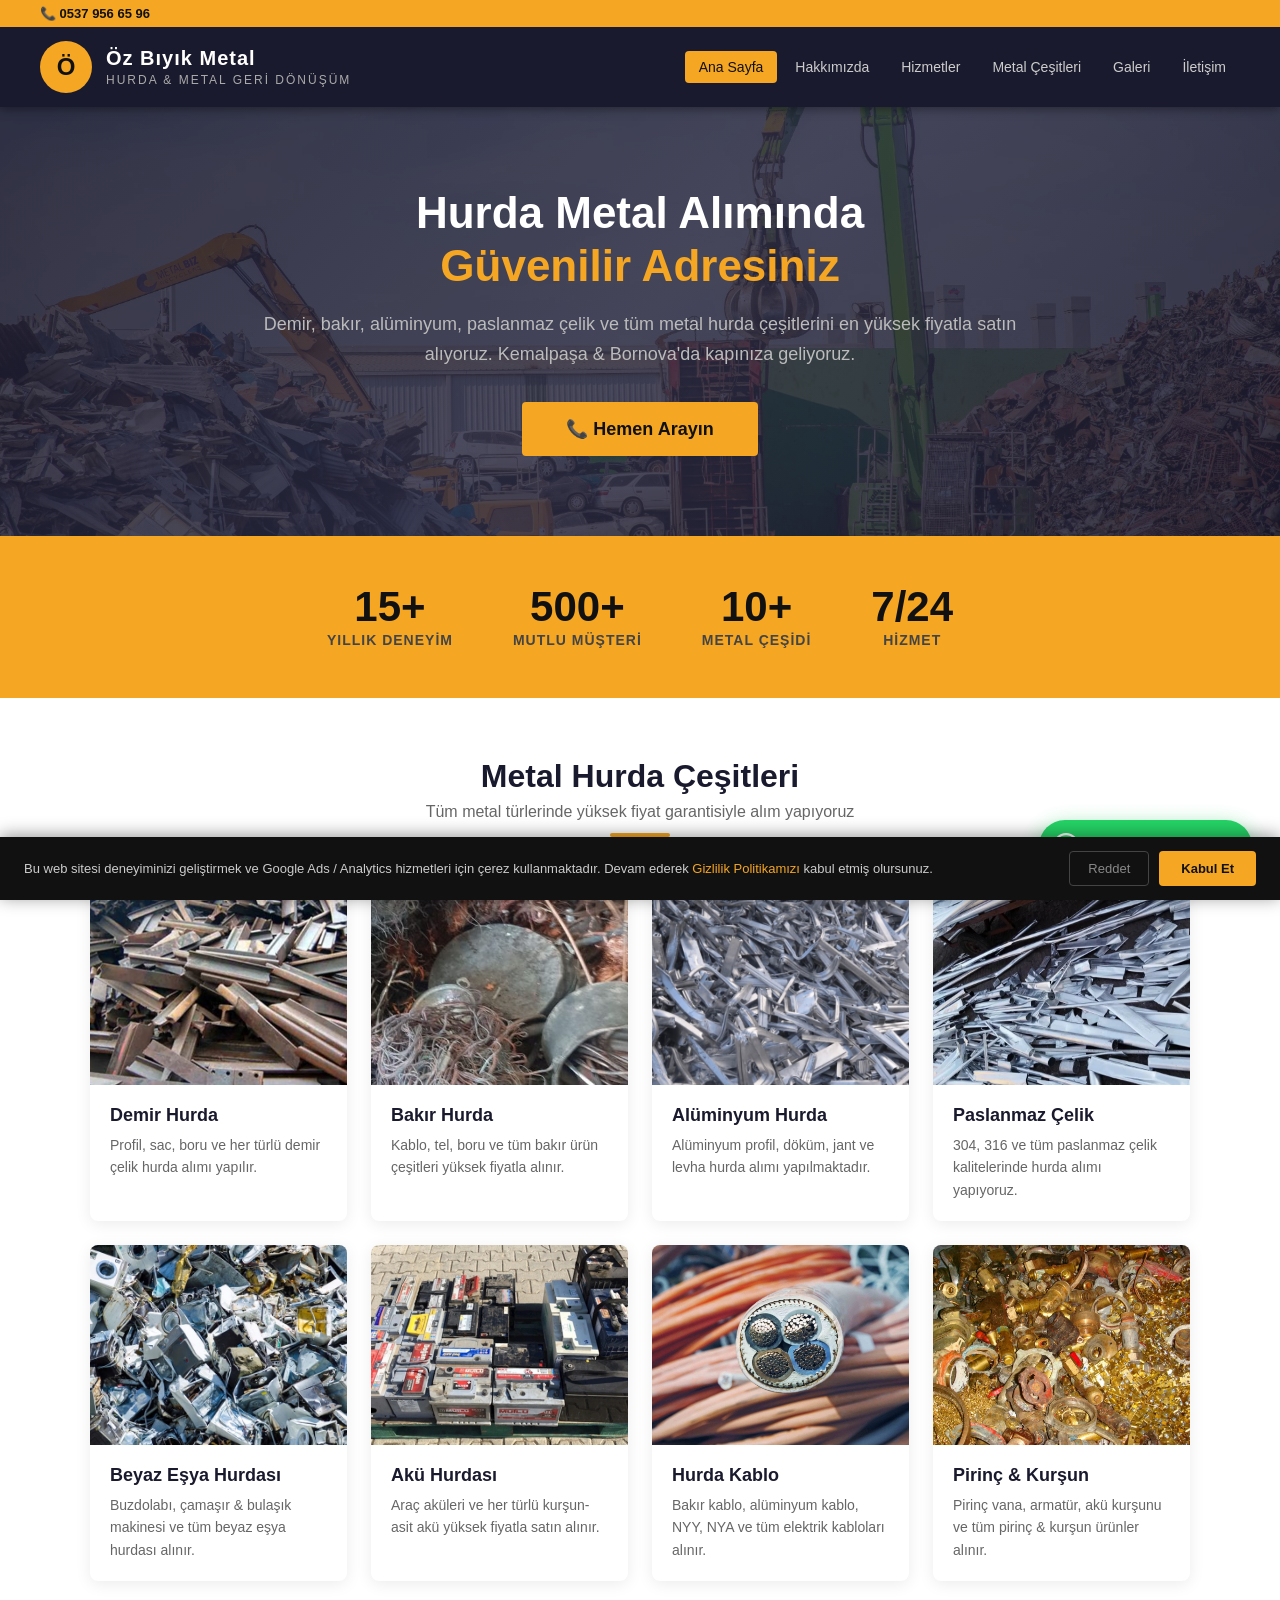
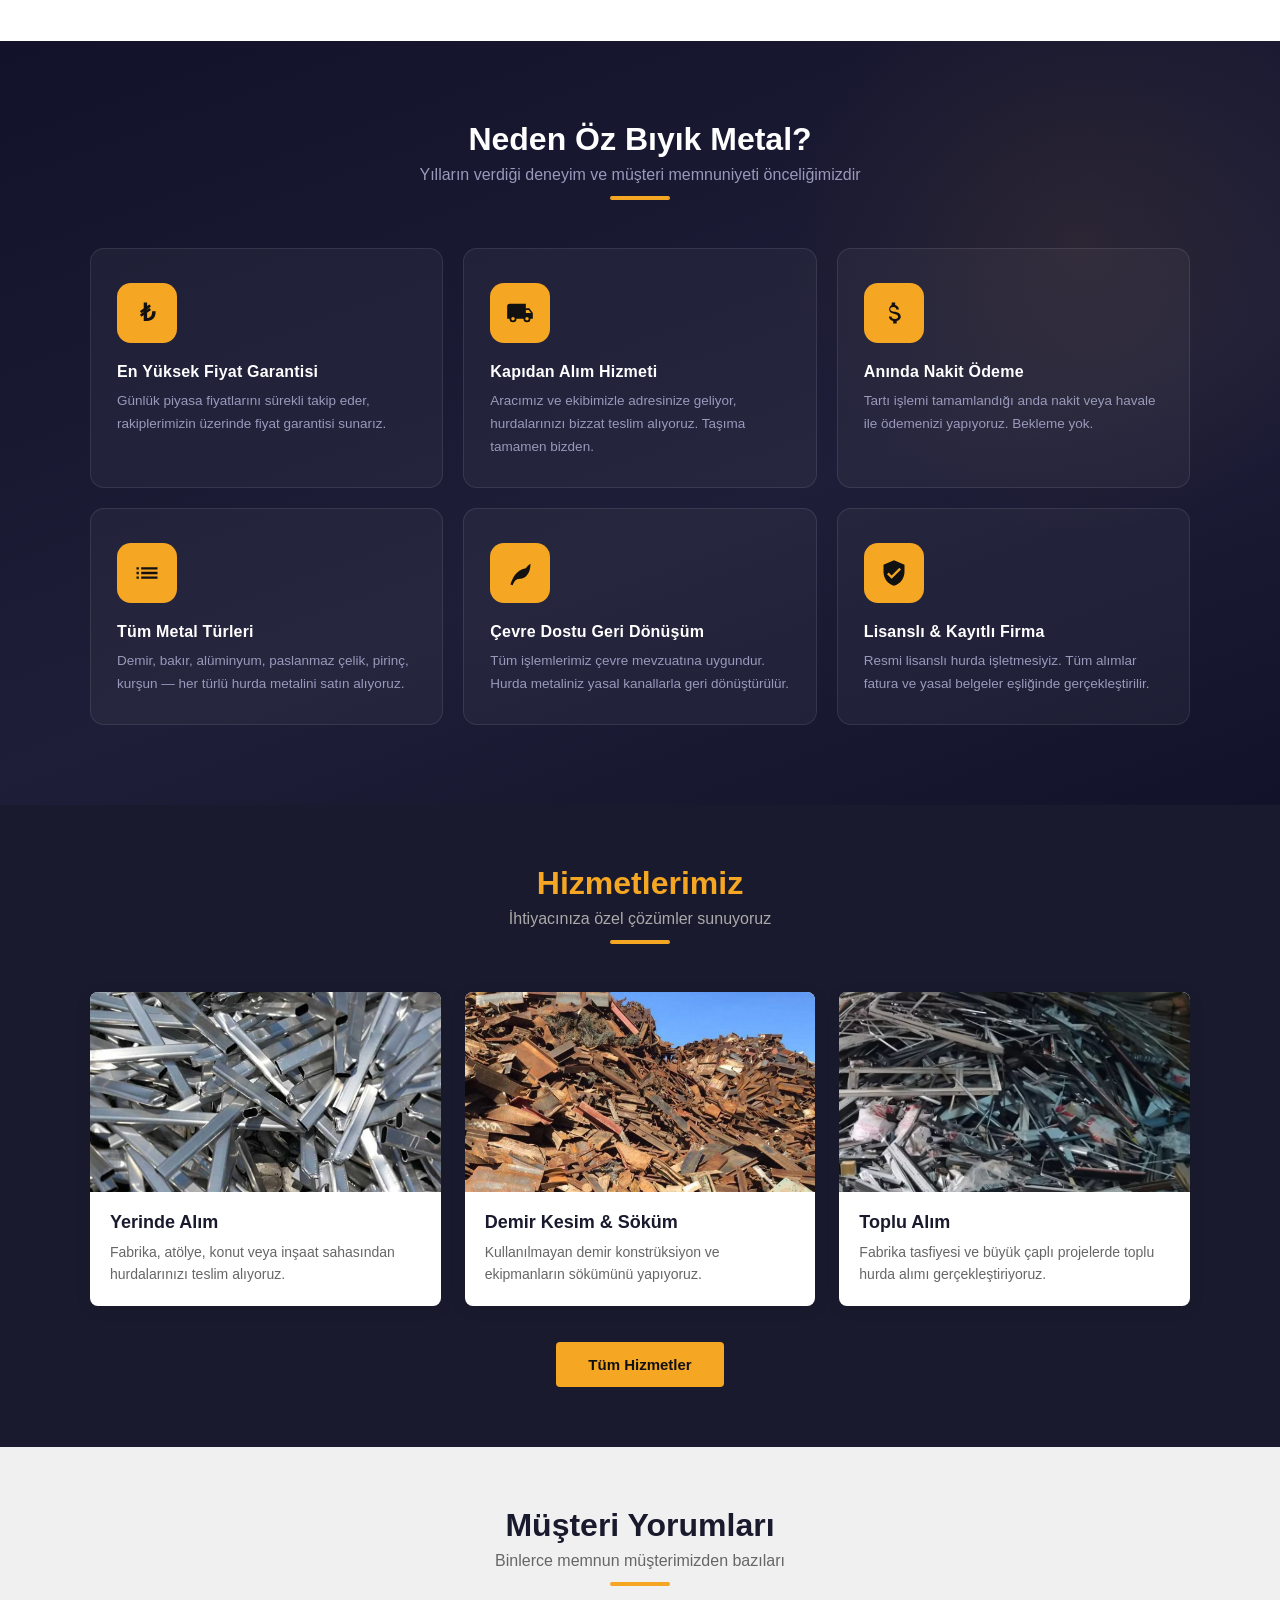
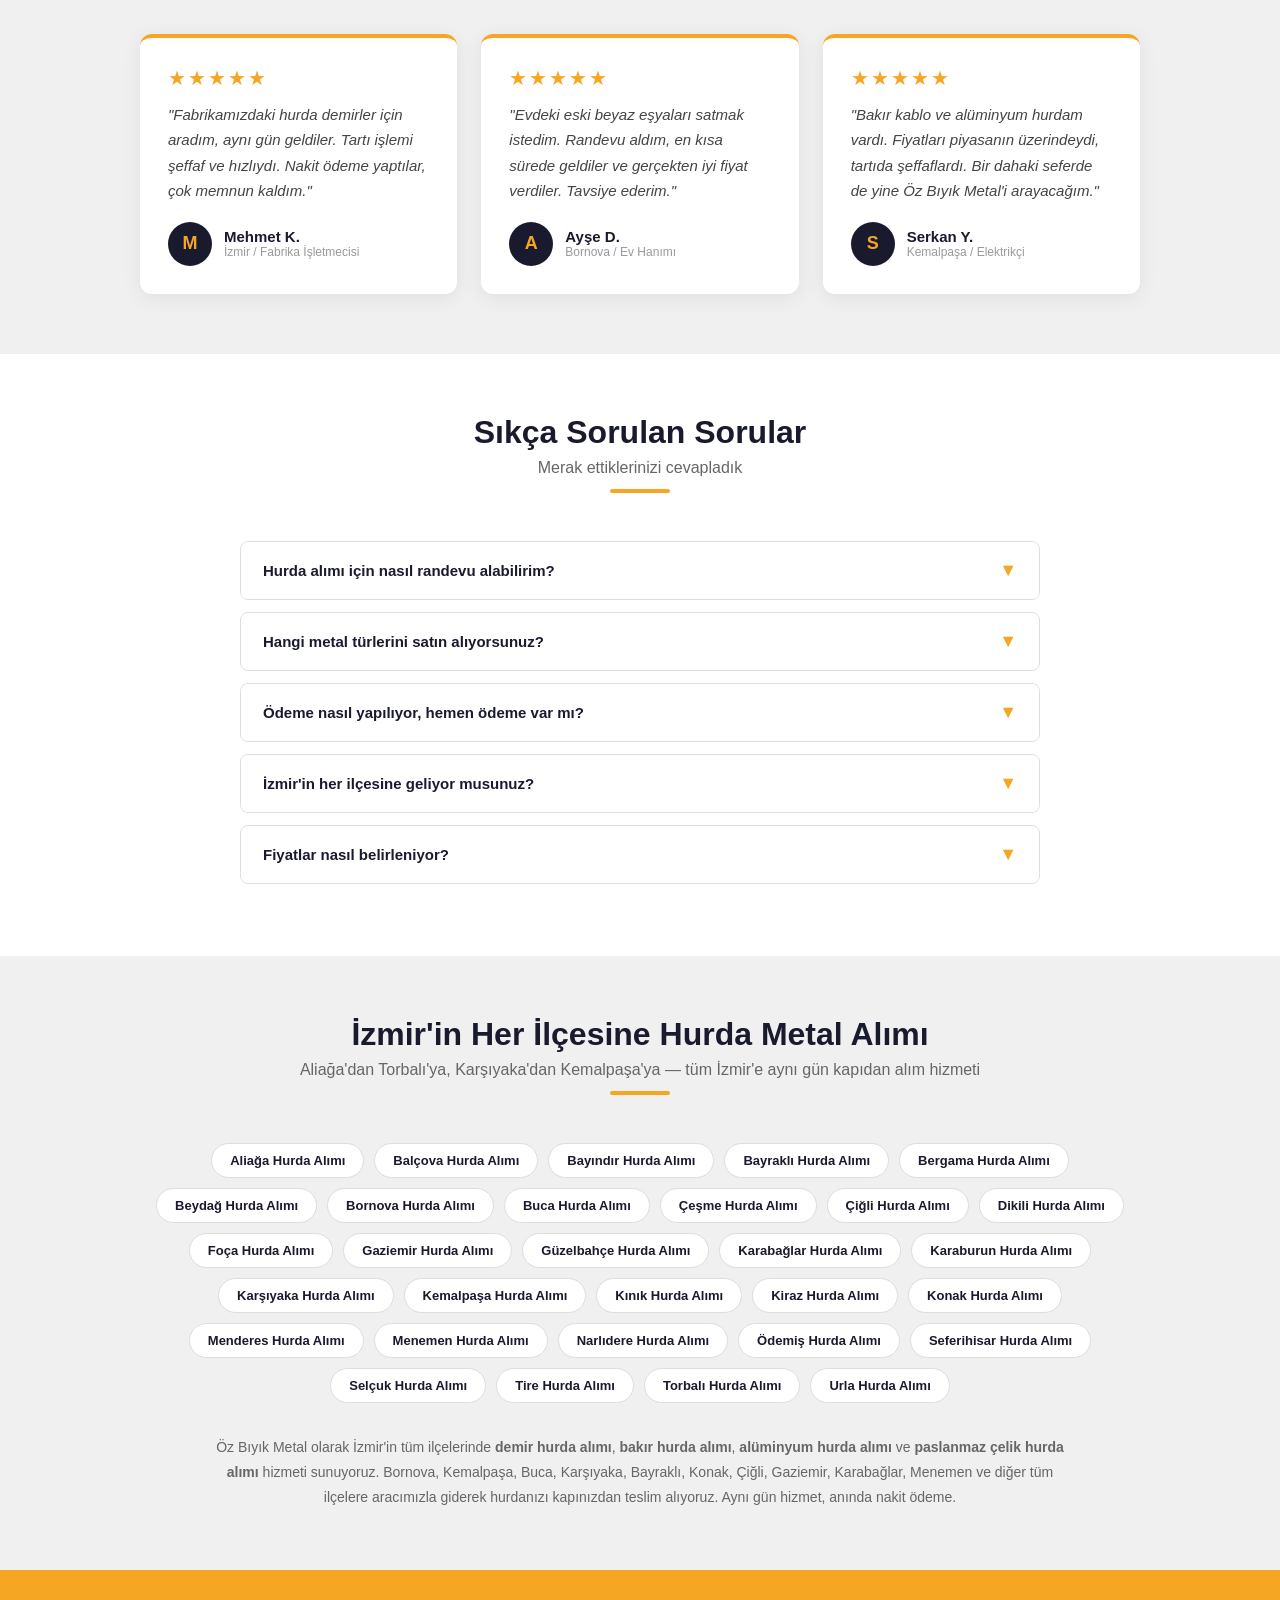
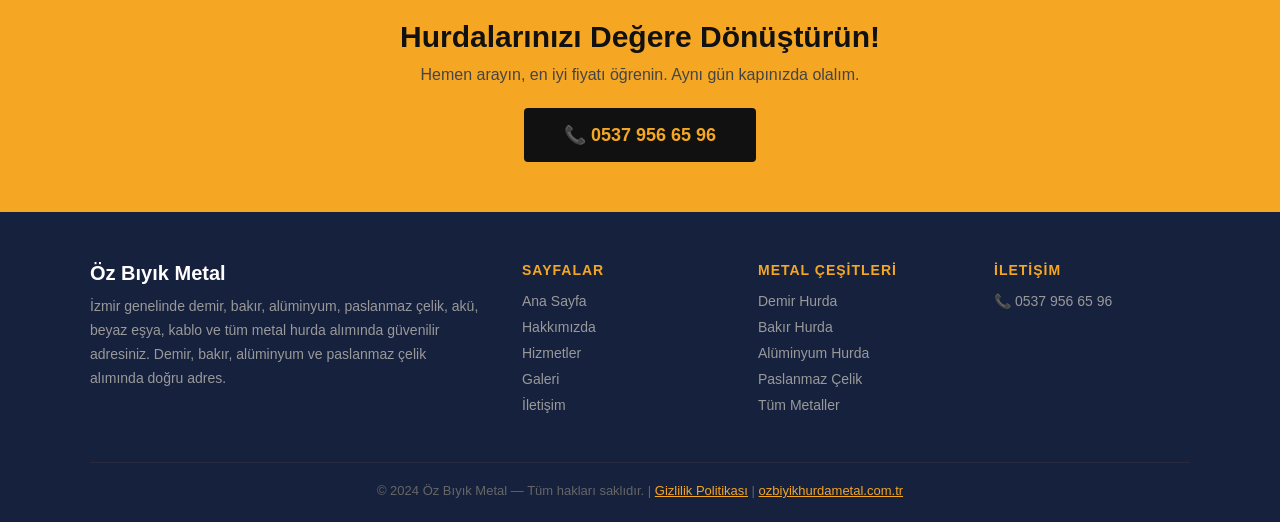
==== commit fce6790c: "Google Ads uyumu: GTM placeholder, KVKK bar, gizlilik politikasi, llms.txt" ====
--- a/index.html
+++ b/index.html
@@ -1,6 +1,10 @@
 ﻿<!DOCTYPE html>
 <html lang="tr">
 <head>
+  <!-- ═══════════════════════════════════════════════
+       GOOGLE TAG MANAGER — GTM kodunuzu buraya yapıştırın
+       https://tagmanager.google.com → Yeni Hesap → Kodu Kopyala
+  ════════════════════════════════════════════════════ -->
   <meta charset="UTF-8">
   <meta name="viewport" content="width=device-width, initial-scale=1.0">
   <title>Öz Bıyık Metal – Hurda Alım &amp; Metal Geri Dönüşüm | İzmir</title>
@@ -49,6 +53,7 @@
   </script>
 </head>
 <body>
+  <!-- GTM noscript — <body> hemen altına yapıştırın -->
 
 <header>
   <div class="header-top">
@@ -433,7 +438,7 @@
     </div>
   </div>
   <div class="footer-bottom">
-    <p>&copy; 2024 Öz Bıyık Metal &mdash; Tüm hakları saklıdır. | <a href="http://ozbiyikhurdametal.com.tr" style="color: var(--gold);">ozbiyikhurdametal.com.tr</a></p>
+    <p>&copy; 2024 Öz Bıyık Metal &mdash; Tüm hakları saklıdır. | <a href="gizlilik-politikasi.html" style="color:var(--gold);">Gizlilik Politikası</a> | <a href="http://ozbiyikhurdametal.com.tr" style="color: var(--gold);">ozbiyikhurdametal.com.tr</a></p>
   </div>
 </footer>
 
@@ -470,3 +475,5 @@
 
 
 
+
+
--- a/style.css
+++ b/style.css
@@ -953,6 +953,57 @@
   line-height: 1.7;
 }
 
+/* ── KVKK ÇEREZ BARI ── */
+.kvkk-bar {
+  position: fixed;
+  bottom: 0; left: 0; right: 0;
+  background: #111;
+  color: #ccc;
+  font-size: 13px;
+  padding: 14px 24px;
+  display: flex;
+  align-items: center;
+  justify-content: space-between;
+  gap: 16px;
+  z-index: 10000;
+  flex-wrap: wrap;
+  box-shadow: 0 -2px 16px rgba(0,0,0,0.4);
+}
+
+.kvkk-bar p { margin: 0; line-height: 1.5; flex: 1; min-width: 200px; }
+.kvkk-bar a { color: var(--gold); text-decoration: none; }
+
+.kvkk-bar-btns { display: flex; gap: 10px; flex-shrink: 0; }
+
+.kvkk-accept {
+  background: var(--gold);
+  color: #111;
+  border: none;
+  padding: 9px 22px;
+  border-radius: 4px;
+  font-size: 13px;
+  font-weight: 700;
+  cursor: pointer;
+  font-family: inherit;
+}
+
+.kvkk-decline {
+  background: transparent;
+  color: #888;
+  border: 1px solid #444;
+  padding: 9px 18px;
+  border-radius: 4px;
+  font-size: 13px;
+  cursor: pointer;
+  font-family: inherit;
+}
+
+.kvkk-decline:hover { color: #ccc; border-color: #888; }
+
+@media (max-width: 768px) {
+  .kvkk-bar { bottom: 56px; padding: 12px 16px; font-size: 12px; }
+}
+
 /* ── İLÇELER / HİZMET BÖLGELERİ ── */
 .district-grid {
   display: flex;
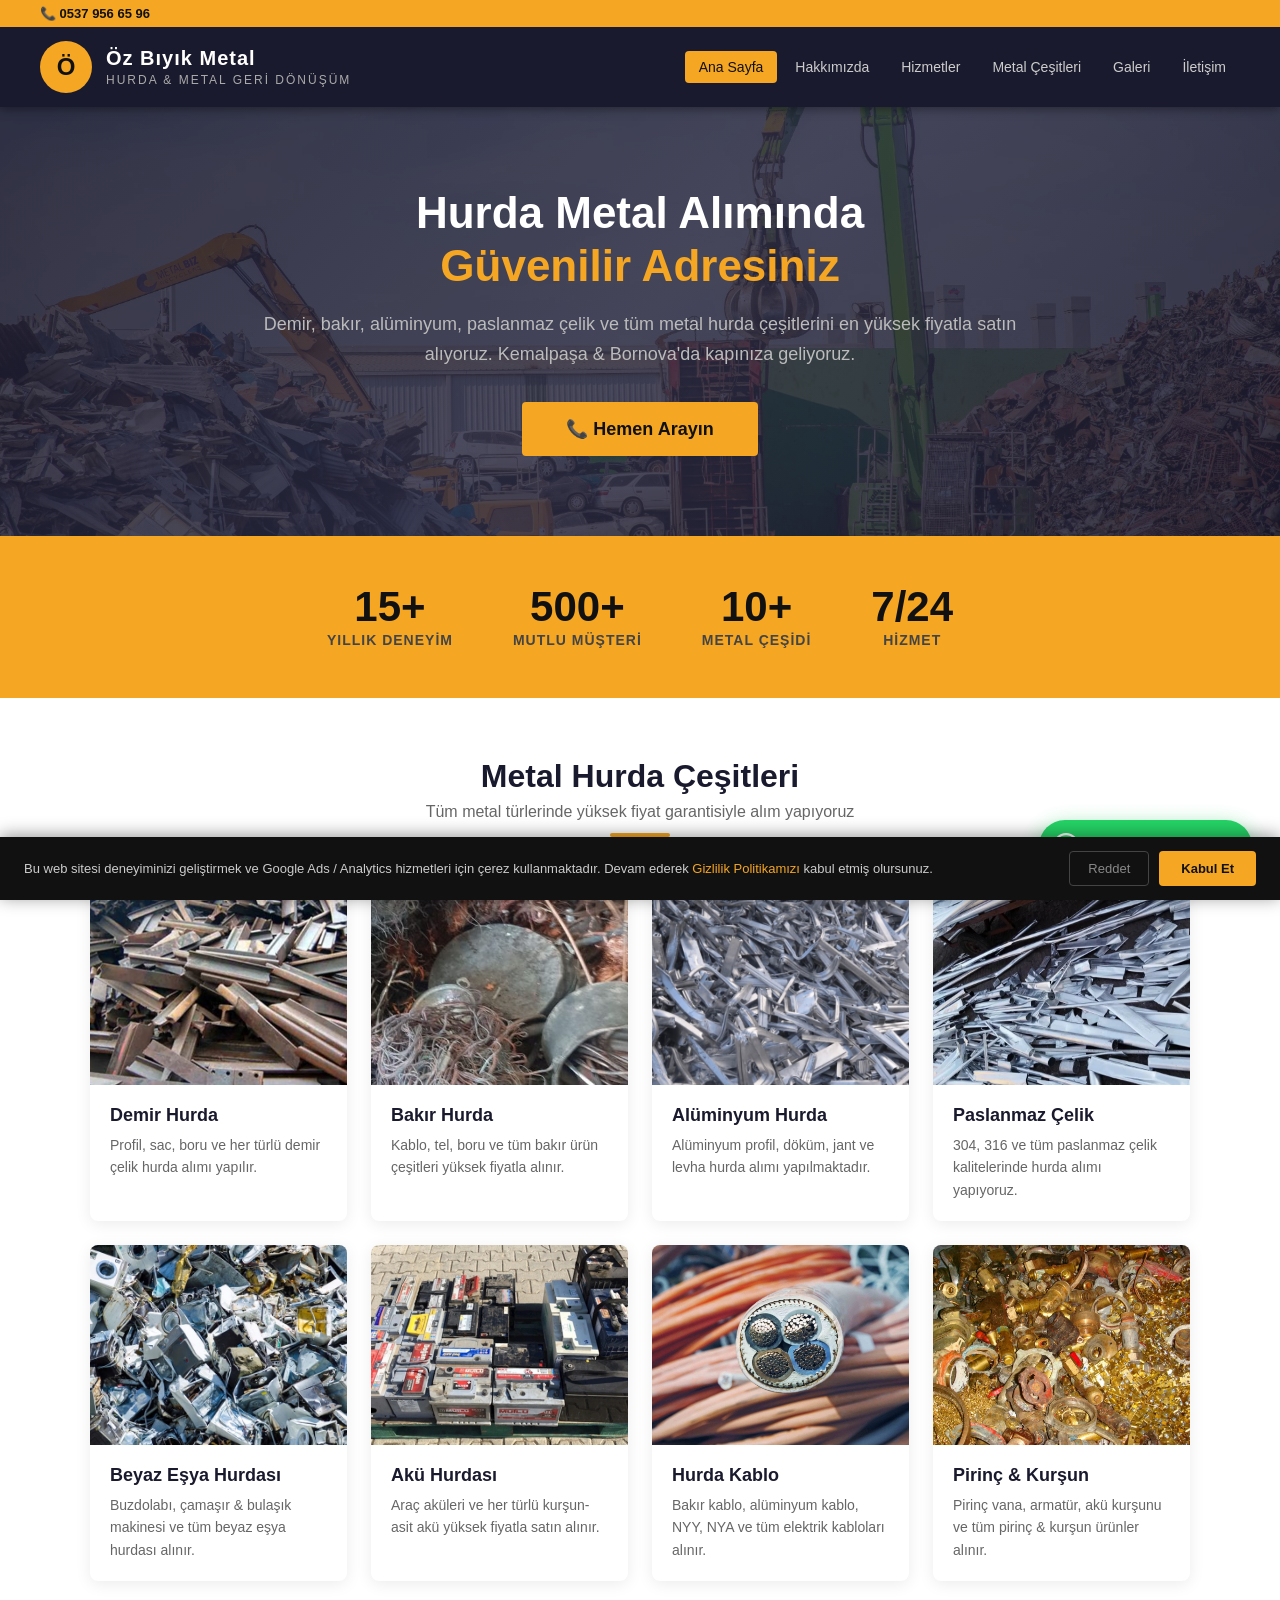
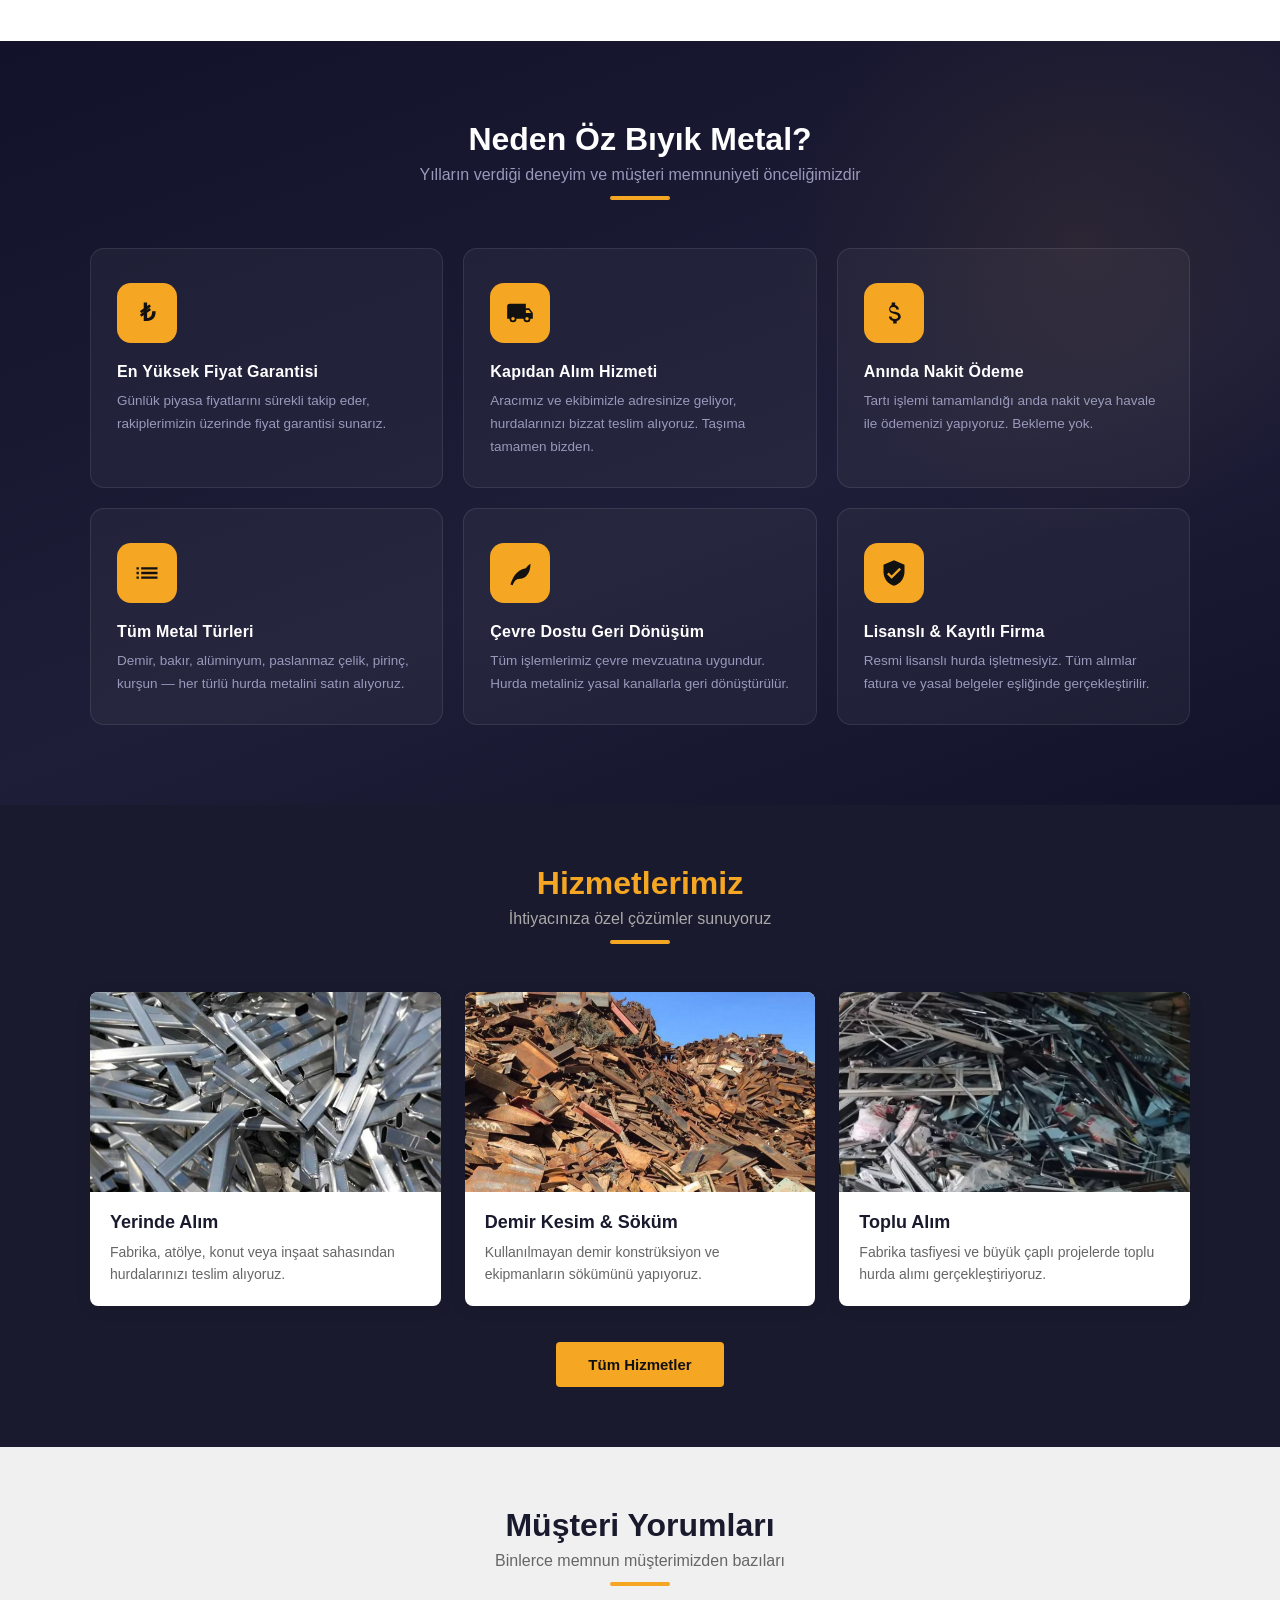
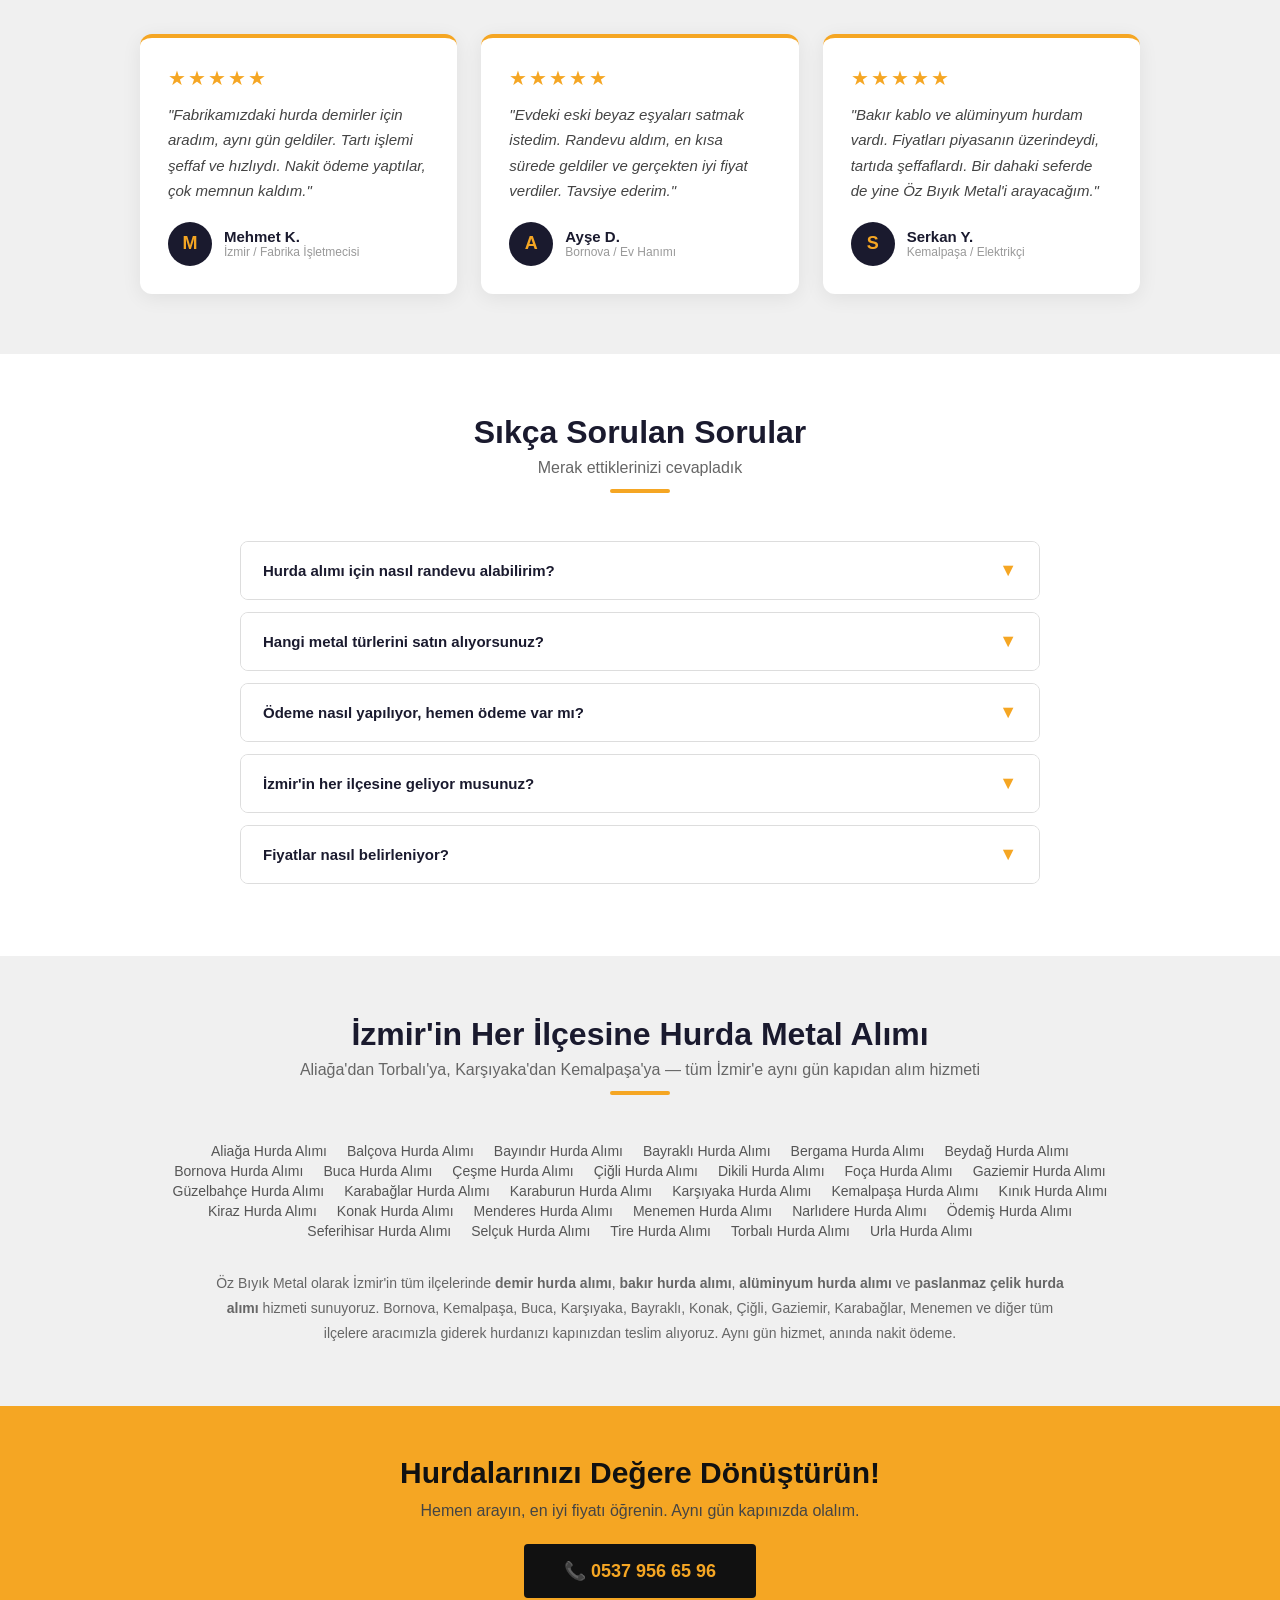
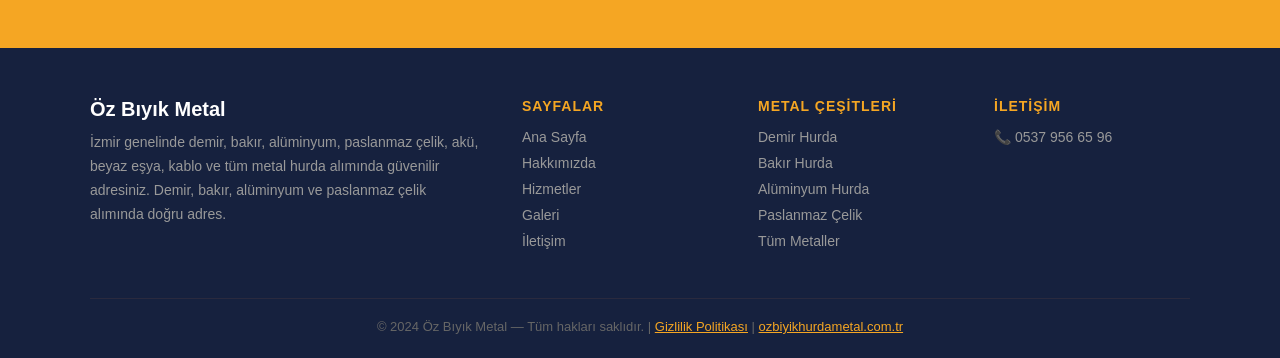
==== commit d99347bd: "GTM-TG9WGX6T tum sayfalara eklendi" ====
--- a/index.html
+++ b/index.html
@@ -1,10 +1,13 @@
 ﻿<!DOCTYPE html>
 <html lang="tr">
 <head>
-  <!-- ═══════════════════════════════════════════════
-       GOOGLE TAG MANAGER — GTM kodunuzu buraya yapıştırın
-       https://tagmanager.google.com → Yeni Hesap → Kodu Kopyala
-  ════════════════════════════════════════════════════ -->
+  <!-- Google Tag Manager -->
+  <script>(function(w,d,s,l,i){w[l]=w[l]||[];w[l].push({'gtm.start':
+  new Date().getTime(),event:'gtm.js'});var f=d.getElementsByTagName(s)[0],
+  j=d.createElement(s),dl=l!='dataLayer'?'&l='+l:'';j.async=true;j.src=
+  'https://www.googletagmanager.com/gtm.js?id='+i+dl;f.parentNode.insertBefore(j,f);
+  })(window,document,'script','dataLayer','GTM-TG9WGX6T');</script>
+  <!-- End Google Tag Manager -->
   <meta charset="UTF-8">
   <meta name="viewport" content="width=device-width, initial-scale=1.0">
   <title>Öz Bıyık Metal – Hurda Alım &amp; Metal Geri Dönüşüm | İzmir</title>
@@ -53,9 +56,10 @@
   </script>
 </head>
 <body>
-  <!-- GTM noscript — <body> hemen altına yapıştırın -->
-
-<header>
+  <!-- Google Tag Manager (noscript) -->
+  <noscript><iframe src="https://www.googletagmanager.com/ns.html?id=GTM-TG9WGX6T"
+  height="0" width="0" style="display:none;visibility:hidden"></iframe></noscript>
+  <!-- End Google Tag Manager (noscript) --><header>
   <div class="header-top">
     <a href="tel:05379566596">&#128222; 0537 956 65 96</a>
   </div>
@@ -477,3 +481,7 @@
 
 
 
+
+
+
+
--- a/style.css
+++ b/style.css
@@ -1008,7 +1008,7 @@
 .district-grid {
   display: flex;
   flex-wrap: wrap;
-  gap: 10px;
+  gap: 4px 20px;
   justify-content: center;
   max-width: 980px;
   margin: 0 auto 32px;
@@ -1016,23 +1016,16 @@
 
 .district-badge {
   display: inline-block;
-  padding: 9px 18px;
-  background: #fff;
-  border: 1.5px solid var(--border);
-  border-radius: 50px;
-  font-size: 13px;
-  font-weight: 600;
-  color: var(--primary);
+  font-size: 14px;
+  font-weight: 400;
+  color: #555;
   text-decoration: none;
-  transition: all 0.18s;
-  white-space: nowrap;
+  transition: color 0.15s;
 }
 
 .district-badge:hover {
-  background: var(--gold);
-  border-color: var(--gold);
-  color: #111;
-  transform: translateY(-1px);
+  color: var(--gold);
+  text-decoration: underline;
 }
 
 .district-seo-text {
